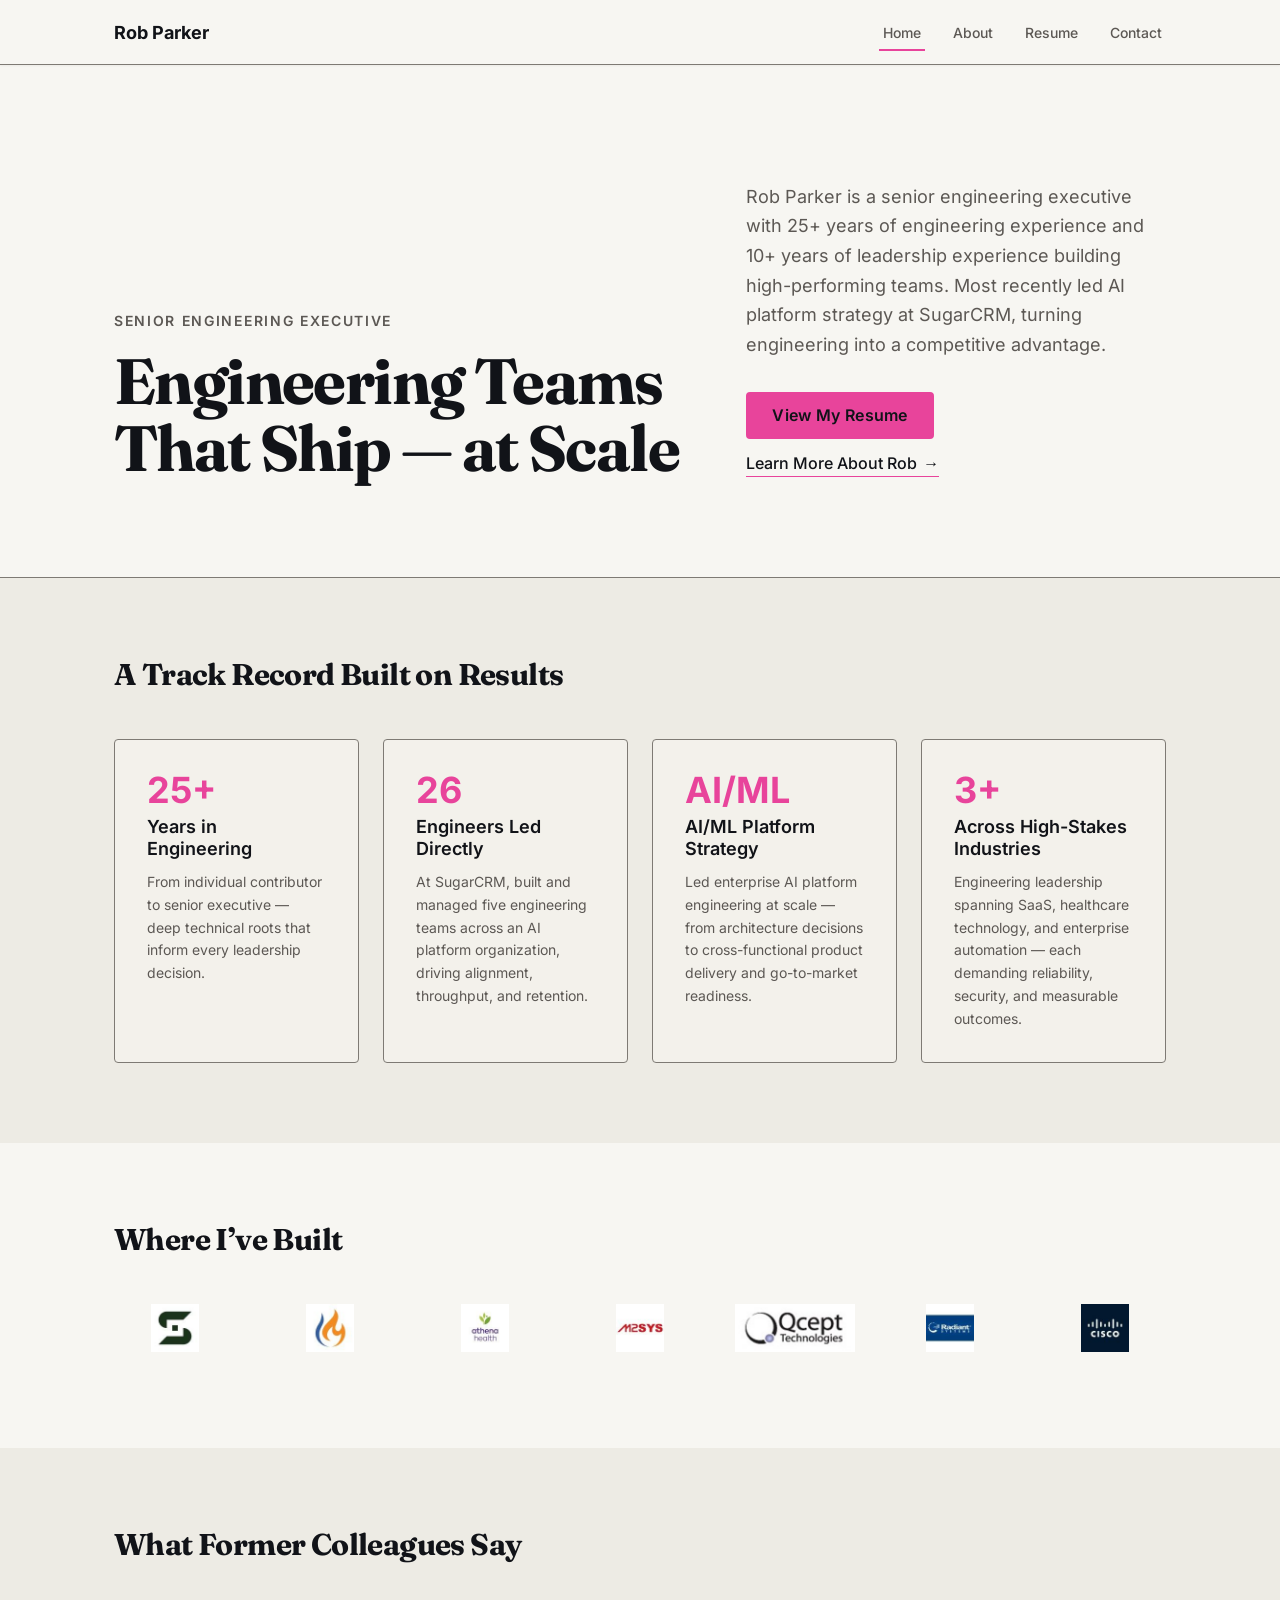
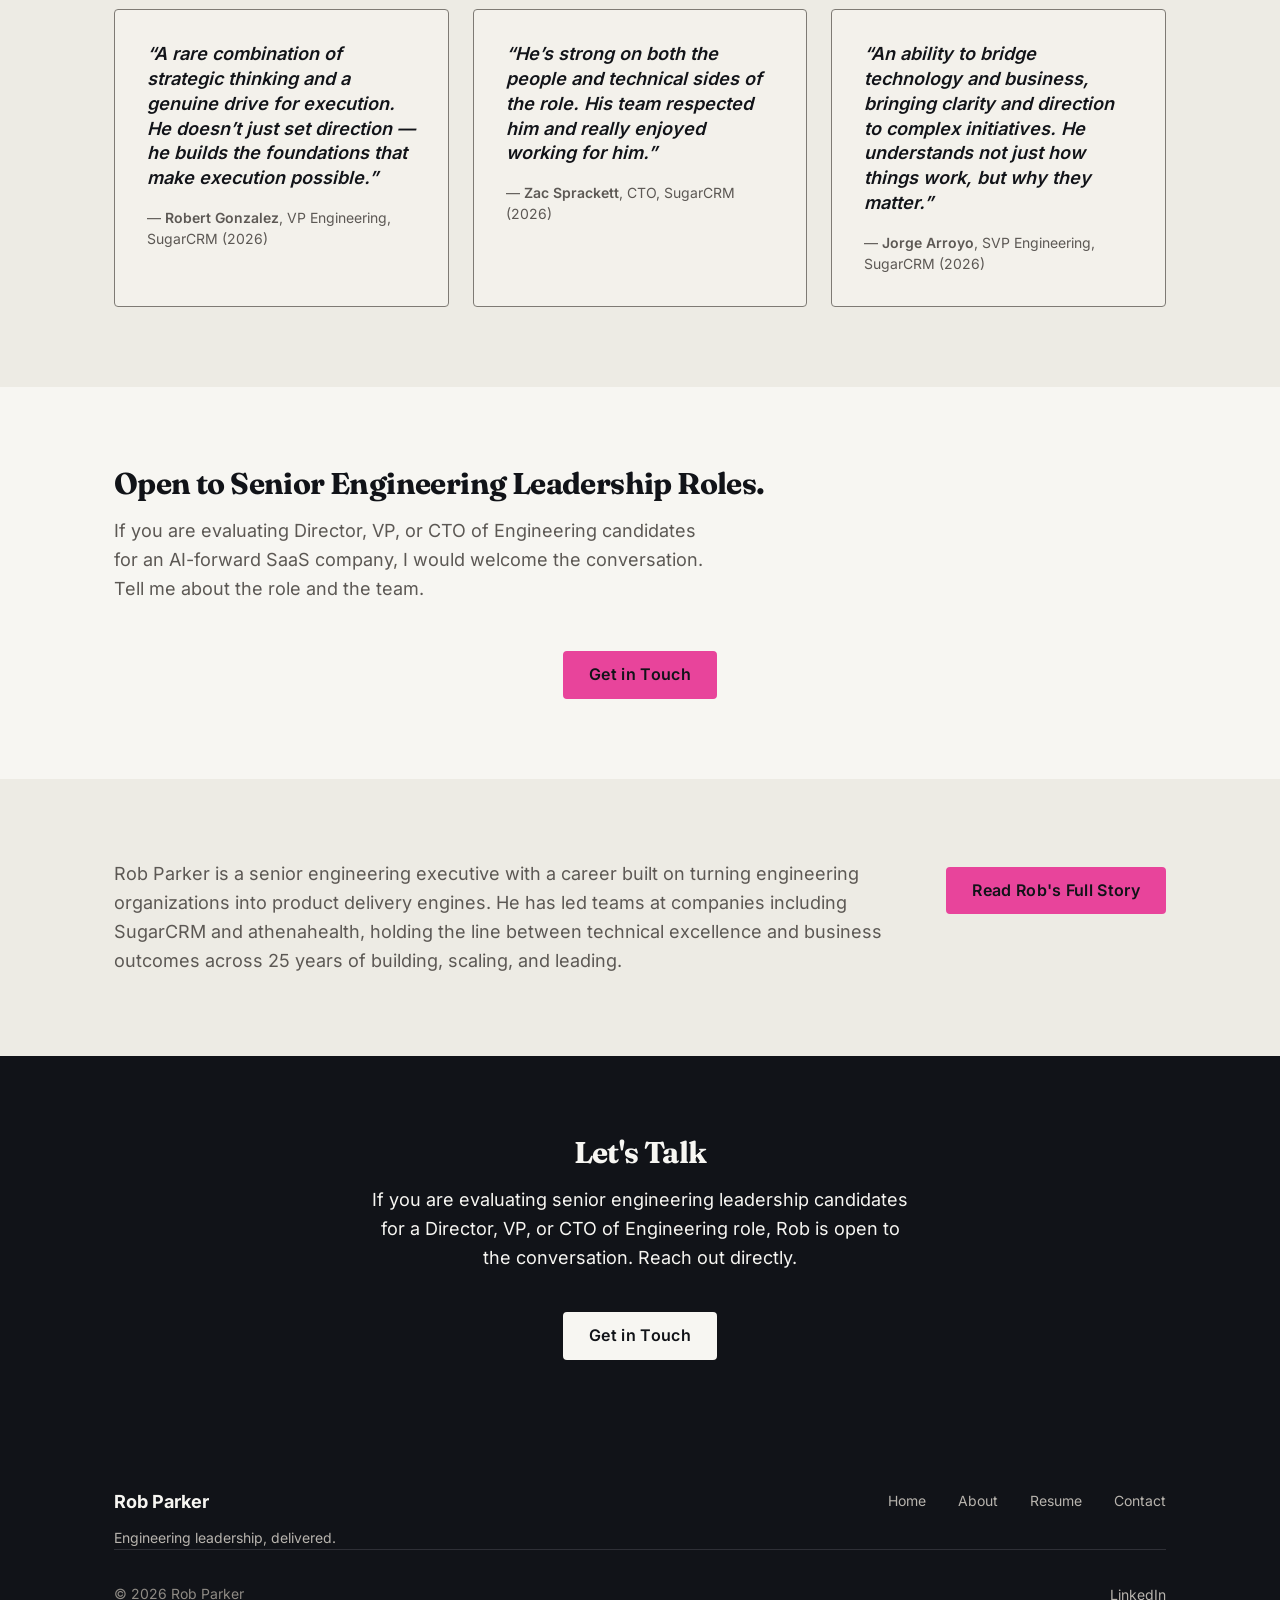
==== index.html @ 150a97d2 "[SPEC-012] R1+R2+R3 implementation — testimonials, logo strip, education line R1 (testimonials) — in" ====
<!DOCTYPE html>
<html lang="en">
<head>
    <meta charset="UTF-8">
    <meta name="viewport" content="width=device-width, initial-scale=1.0">

    <!-- SEO -->
    <title>Rob Parker — Senior Engineering Executive</title>
    <meta name="description" content="Rob Parker is a senior engineering executive with 25+ years of experience in AI/ML platform strategy, team leadership, and scaling engineering organizations.">

    <!-- Open Graph -->
    <!-- og:image intentionally omitted — no image assets exist yet (IG-1) -->
    <meta property="og:type" content="website">
    <meta property="og:url" content="https://www.robcparker.com/">
    <meta property="og:title" content="Rob Parker — Senior Engineering Executive">
    <meta property="og:description" content="Senior engineering leader with 25+ years of experience. AI/ML platform strategy, team scaling, and engineering leadership across SaaS, healthcare tech, and enterprise software.">

    <link rel="icon" href="/favicon.ico" sizes="any">
    <link rel="icon" type="image/svg+xml" href="/favicon.svg">
    <link rel="apple-touch-icon" href="/apple-touch-icon.png">
    <link rel="mask-icon" href="/safari-pinned-tab.svg" color="#111318">
    <link rel="manifest" href="/site.webmanifest">
    <meta name="theme-color" content="#111318">

    <!-- Preload body font (Inter). WHY: crossorigin required even for same-origin or the
         preload is discarded (IG-12). Fraunces intentionally not preloaded — display-only,
         font-display:swap handles FOUT acceptably. -->
    <link rel="preload" href="/fonts/inter-variable.woff2" as="font" type="font/woff2" crossorigin>

    <link rel="stylesheet" href="css/style.css">
</head>
<body>

    <!-- Skip to main content — accessibility -->
    <a href="#main-content" class="skip-link">Skip to main content</a>

    <!-- ================================================================
         HEADER / NAVIGATION
         ================================================================ -->
    <header class="site-header">
        <div class="container">
            <nav class="nav-inner" aria-label="Main navigation">
                <a href="index.html" class="nav-logo" aria-label="Rob Parker — home">Rob Parker</a>

                <!-- Hamburger toggle — hidden in CSS until .js-enabled is set by JS (IG-4) -->
                <button
                    class="nav-toggle"
                    aria-expanded="false"
                    aria-controls="nav-links"
                    aria-label="Toggle navigation menu"
                >
                    <span class="nav-toggle-icon" aria-hidden="true">
                        <span></span>
                        <span></span>
                        <span></span>
                    </span>
                </button>

                <!-- WHY: role="list" restores list semantics that Safari/VoiceOver
                     strips when list-style:none is applied -->
                <ul class="nav-links" id="nav-links" role="list">
                    <li><a href="index.html">Home</a></li>
                    <li><a href="about.html">About</a></li>
                    <li><a href="resume.html">Resume</a></li>
                    <li><a href="contact.html">Contact</a></li>
                </ul>
            </nav>
        </div>
    </header>

    <!-- ================================================================
         MAIN CONTENT
         ================================================================ -->
    <main id="main-content">

        <!-- HERO -->
        <!-- WHY: SPEC-008 R3.1 Concept A — two-column 58/42 bottom-aligned grid.
             Diverges from AP-3 centered-hero-with-stacked-dual-CTAs template. -->
        <section class="hero" aria-labelledby="hero-headline">
            <div class="container">
                <div class="hero-grid">
                    <div class="hero-headline-col">
                        <span class="hero-eyebrow">Senior Engineering Executive</span>
                        <h1 id="hero-headline">Engineering Teams That Ship&nbsp;— at Scale</h1>
                    </div>
                    <div class="hero-copy-col">
                        <p class="hero-subheadline">
                            Rob Parker is a senior engineering executive with 25+ years of engineering
                            experience and 10+ years of leadership experience building high-performing
                            teams. Most recently led AI platform strategy at SugarCRM, turning engineering
                            into a competitive advantage.
                        </p>
                        <div class="hero-cta-stack">
                            <a href="resume.html" class="btn btn-primary">View My Resume</a>
                            <a href="about.html" class="btn-textlink">Learn More About Rob <span class="arrow" aria-hidden="true">→</span></a>
                        </div>
                    </div>
                </div>
            </div>
        </section>

        <!-- EXPERIENCE HIGHLIGHTS -->
        <section class="section section-alt" aria-labelledby="highlights-heading">
            <div class="container">
                <div class="section-header">
                    <h2 id="highlights-heading">A Track Record Built on Results</h2>
                </div>
                <div class="highlights-grid">

                    <article class="highlight-card">
                        <div class="highlight-metric" role="img" aria-label="25 plus years">25+</div>
                        <h3 class="highlight-label">Years in Engineering</h3>
                        <p class="highlight-desc">
                            From individual contributor to senior executive — deep technical roots
                            that inform every leadership decision.
                        </p>
                    </article>

                    <article class="highlight-card">
                        <div class="highlight-metric" role="img" aria-label="26 engineers led directly">26</div>
                        <h3 class="highlight-label">Engineers Led Directly</h3>
                        <p class="highlight-desc">
                            At SugarCRM, built and managed five engineering teams across an AI
                            platform organization, driving alignment, throughput, and retention.
                        </p>
                    </article>

                    <article class="highlight-card">
                        <div class="highlight-metric" aria-hidden="true">AI/ML</div>
                        <h3 class="highlight-label">AI/ML Platform Strategy</h3>
                        <p class="highlight-desc">
                            Led enterprise AI platform engineering at scale — from architecture
                            decisions to cross-functional product delivery and go-to-market readiness.
                        </p>
                    </article>

                    <article class="highlight-card">
                        <div class="highlight-metric" role="img" aria-label="3 plus">3+</div>
                        <h3 class="highlight-label">Across High-Stakes Industries</h3>
                        <p class="highlight-desc">
                            Engineering leadership spanning SaaS, healthcare technology, and
                            enterprise automation — each demanding reliability, security, and
                            measurable outcomes.
                        </p>
                    </article>

                </div>
            </div>
        </section>

        <!-- LOGO STRIP — "Where I've Built" -->
        <section class="section" aria-labelledby="logos-heading">
            <div class="container">
                <h2 id="logos-heading" class="section-heading-standalone">Where I&rsquo;ve Built</h2>
                <!-- WHY: role="list" restores list semantics that Safari/VoiceOver
                     strip when list-style:none is applied (IG-5) -->
                <ul class="logos-strip" role="list">
                    <li><img src="images/logos/sugarcrm.jpg" alt="SugarCRM" width="100" height="100" class="logo-mono" loading="lazy"></li>
                    <li><img src="images/logos/salesfusion.jpg" alt="Salesfusion" width="100" height="100" class="logo-mono" loading="lazy"></li>
                    <li><img src="images/logos/athenahealth.jpg" alt="athenahealth" width="100" height="100" class="logo-mono" loading="lazy"></li>
                    <li><img src="images/logos/m2sys.jpg" alt="M2SYS" width="100" height="100" class="logo-mono" loading="lazy"></li>
                    <li><img src="images/logos/q-cept.jpg" alt="Q-Cept" width="250" height="100" class="logo-mono" loading="lazy"></li>
                    <li><img src="images/logos/radiant-systems.jpg" alt="Radiant Systems" width="100" height="100" class="logo-mono" loading="lazy"></li>
                    <li><img src="images/logos/cisco.jpg" alt="Cisco" width="100" height="100" class="logo-mono" loading="lazy"></li>
                </ul>
            </div>
        </section>

        <!-- TESTIMONIALS -->
        <section class="section section-alt" aria-labelledby="testimonials-heading">
            <div class="container">
                <div class="section-header">
                    <h2 id="testimonials-heading">What Former Colleagues Say</h2>
                </div>
                <div class="testimonials-grid">

                    <blockquote class="testimonial">
                        <p>&ldquo;A rare combination of strategic thinking and a genuine drive for execution. He doesn&rsquo;t just set direction &mdash; he builds the foundations that make execution possible.&rdquo;</p>
                        <footer>&mdash; <cite>Robert Gonzalez</cite>, VP Engineering, SugarCRM (2026)</footer>
                    </blockquote>

                    <blockquote class="testimonial">
                        <p>&ldquo;He&rsquo;s strong on both the people and technical sides of the role. His team respected him and really enjoyed working for him.&rdquo;</p>
                        <footer>&mdash; <cite>Zac Sprackett</cite>, CTO, SugarCRM (2026)</footer>
                    </blockquote>

                    <blockquote class="testimonial">
                        <p>&ldquo;An ability to bridge technology and business, bringing clarity and direction to complex initiatives. He understands not just how things work, but why they matter.&rdquo;</p>
                        <footer>&mdash; <cite>Jorge Arroyo</cite>, SVP Engineering, SugarCRM (2026)</footer>
                    </blockquote>

                </div>
            </div>
        </section>

        <!-- FULL-TIME ROLE CTA — replaces the deleted "How Rob Engages" section -->
        <section class="section" aria-labelledby="ft-cta-heading">
            <div class="container">
                <div class="section-header">
                    <h2 id="ft-cta-heading">Open to Senior Engineering Leadership Roles.</h2>
                    <p>If you are evaluating Director, VP, or CTO of Engineering candidates for an AI-forward SaaS company, I would welcome the conversation. Tell me about the role and the team.</p>
                </div>
                <div class="cta-actions">
                    <a href="contact.html" class="btn btn-primary">Get in Touch</a>
                </div>
            </div>
        </section>

        <!-- ABOUT TEASER -->
        <section class="section section-alt" aria-labelledby="about-teaser-heading">
            <div class="container">
                <h2 id="about-teaser-heading" class="visually-hidden">About Rob</h2>
                <div class="about-teaser">
                    <div class="about-teaser-text">
                        <p>
                            Rob Parker is a senior engineering executive with a career built on
                            turning engineering organizations into product delivery engines. He
                            has led teams at companies including SugarCRM and athenahealth, holding
                            the line between technical excellence and business outcomes across
                            25 years of building, scaling, and leading.
                        </p>
                    </div>
                    <div class="about-teaser-action">
                        <a href="about.html" class="btn btn-primary">Read Rob's Full Story</a>
                    </div>
                </div>
            </div>
        </section>

        <!-- CONTACT CTA -->
        <section class="section section-dark cta-section" aria-labelledby="cta-heading">
            <div class="container">
                <h2 id="cta-heading">Let's Talk</h2>
                <p>
                    If you are evaluating senior engineering leadership candidates for a
                    Director, VP, or CTO of Engineering role, Rob is open to the conversation.
                    Reach out directly.
                </p>
                <a href="contact.html" class="btn btn-white">Get in Touch</a>
            </div>
        </section>

    </main>

    <!-- ================================================================
         FOOTER
         ================================================================ -->
    <footer class="site-footer">
        <div class="container">
            <div class="footer-inner">
                <div class="footer-brand">
                    <a href="index.html" class="footer-logo">Rob Parker</a>
                    <p class="footer-tagline">Engineering leadership, delivered.</p>
                </div>

                <nav aria-label="Footer navigation">
                    <ul class="footer-nav" role="list">
                        <li><a href="index.html">Home</a></li>
                        <li><a href="about.html">About</a></li>
                        <li><a href="resume.html">Resume</a></li>
                        <li><a href="contact.html">Contact</a></li>
                    </ul>
                </nav>
            </div>

            <div class="footer-bottom">
                <!-- WHY (IG-5): Year hardcoded per architecture guidance — no dynamic JS needed -->
                <p class="footer-copyright">&copy; 2026 Rob Parker</p>
                <div class="footer-social">
                    <a
                        href="https://www.linkedin.com/in/robcparker/"
                        target="_blank"
                        rel="noopener noreferrer"
                        aria-label="Rob Parker on LinkedIn (opens in a new tab)"
                    >LinkedIn</a>
                </div>
            </div>
        </div>
    </footer>

    <!-- WHY (IG-2): defer used instead of async — defer preserves execution order
         and fires after DOM is parsed, which is what DOMContentLoaded listeners need. -->
    <script src="js/main.js" defer></script>
</body>
</html>
---- css/style.css ----
/* ==========================================================================
   RobCParker.com — Main Stylesheet
   Mobile-first, CSS custom properties, no external dependencies
   ========================================================================== */

/* ==========================================================================
   0. TYPOGRAPHY — @font-face (SPEC-008: self-hosted Fraunces + Inter)
   ========================================================================== */

/* WHY: fonts are self-hosted to eliminate the Google Fonts third-party
   dependency (per SPEC-008 A-5). Served from /fonts/ with long-lived
   immutable Cache-Control (_headers rule). font-display: swap prevents
   blocking the first paint — fallback serif/sans render immediately. */

@font-face {
    font-family: "Inter";
    src: url("/fonts/inter-variable.woff2") format("woff2-variations"),
         url("/fonts/inter-variable.woff2") format("woff2");
    font-weight: 100 900;
    font-style: normal;
    font-display: swap;
}

@font-face {
    font-family: "Fraunces";
    src: url("/fonts/fraunces-variable.woff2") format("woff2-variations"),
         url("/fonts/fraunces-variable.woff2") format("woff2");
    font-weight: 100 900;
    font-style: normal;
    font-display: swap;
}

/* ==========================================================================
   1. CUSTOM PROPERTIES (Design Tokens)
   ========================================================================== */

:root {
    /* Color Palette — SPEC-008 / SPEC-009 design system
       All text/background combinations verified against WCAG 2.1 via relative-luminance formula.

       On --color-cream (#F7F6F2) — page background:
         --color-charcoal (#111318) on --color-cream:                 17.2:1  — AAA
         --color-text-muted (#5C5854) on --color-cream:                6.54:1 — AA normal text
         --color-text-subtle (#8A8480) on --color-cream:               3.41:1 — AA large only
         --color-magenta-text (#A51D65) on --color-cream:              6.56:1 — AA normal text (inline links)
         --color-charcoal (#111318) on --color-magenta (#E8449B):      5.07:1 — AA (primary button label)
         --color-magenta (#E8449B) on --color-charcoal (#111318):      5.07:1 — AA (accent on dark)
         --color-magenta (#E8449B) on --color-cream:                   3.39:1 — AA large only (display/buttons/focus)
         --color-magenta-hover (#CC3A88) on --color-cream:             4.29:1 — AA large (button hover)
         --color-border-hairline (#7E7A74) on --color-cream:           3.95:1 — passes 1.4.11

       On --surface-color (#EDEBE4) — section-alt band (SPEC-009 R4, darkened from #F3F1EB):
         --color-charcoal on --surface-color:                         15.57:1 — AAA
         --color-text-muted on --surface-color:                        5.91:1 — AA normal text
         --color-text-subtle on --surface-color:                       3.09:1 — AA large only; NEAR FLOOR
         --color-magenta-text on --surface-color:                      5.94:1 — AA normal text
         --color-magenta on --surface-color:                           3.07:1 — AA large only; NEAR FLOOR
         --color-magenta-hover on --surface-color:                     3.89:1 — AA large
         --color-border-hairline (#7E7A74) on --surface-color:         3.58:1 — passes 1.4.11

       On --color-surface-elevated (#F3F1EB) — card surface (unchanged):
         --color-border-hairline (#7E7A74) on --color-surface-elevated: 3.78:1 — passes 1.4.11

       WHY: --color-cream (#F7F6F2) replaces pure white per SPEC-008 AP-2.
       WHY: Charcoal label on magenta button (5.07:1) is required — cream on magenta fails AA normal.
       WHY: --color-text-subtle and --color-magenta margins above 3:1 are narrow on --surface-color
            (0.09 and 0.07 respectively). Do not darken --surface-color further without re-verifying.
       WHY (SPEC-009 AG-1): --color-border-hairline darkened from #8E8A84 to #7E7A74 so hairlines
            pass WCAG 1.4.11 on the new --surface-color band. All three surfaces now compliant.
    */

    /* Core palette — SPEC-008 */
    --color-charcoal: #111318;
    --color-cream: #F7F6F2;
    --color-magenta: #E8449B;

    /* Derived text shades on cream */
    --color-text-primary: #111318;
    --color-text-muted: #5C5854;
    --color-text-subtle: #8A8480;

    /* Surfaces on cream */
    --color-surface-elevated: #F3F1EB;
    --color-border-hairline: #7E7A74;

    /* Magenta variants */
    --color-magenta-hover: #CC3A88;
    --color-magenta-muted: #F7BBDB;
    --color-magenta-text: #A51D65;

    /* Dark-surface derivatives (for text/borders on --color-charcoal) */
    --color-text-on-dark: #F7F6F2;
    --color-text-muted-on-dark: #B8B4AE;
    --color-text-subtle-on-dark: #8E8A84;
    --color-border-dark: #2E2F36;

    /* Legacy token aliases — preserved names, new values (R1 semantic layer).
       --primary-color, --secondary-color, --accent-color all removed (SPEC-008
       A-7 + SPEC-009 R2). Remaining aliases below are retained because their
       callsites have not yet been migrated to explicit tokens. */
    --text-color: #111318;
    --text-muted: #5C5854;
    --text-light: #F7F6F2;
    --background-color: #F7F6F2;
    --surface-color: #EDEBE4;
    --surface-dark: #111318;
    --border-color: #7E7A74;
    --text-muted-dark: #B8B4AE;
    --text-subtle-dark: #8E8A84;
    --text-on-dark: #F7F6F2;
    --border-dark: #2E2F36;

    /* Typography — SPEC-008: self-hosted Fraunces (display) + Inter (body) */
    --font-family-display: "Fraunces", Georgia, "Times New Roman", serif;
    --font-family-base: "Inter", -apple-system, BlinkMacSystemFont, "Segoe UI", Roboto,
        Oxygen, Ubuntu, Cantarell, "Helvetica Neue", sans-serif;
    --font-family-mono: ui-monospace, "SFMono-Regular", Consolas,
        "Liberation Mono", Menlo, monospace;

    --font-size-xs: 0.75rem;    /* 12px */
    --font-size-sm: 0.875rem;   /* 14px */
    --font-size-base: 1rem;     /* 16px */
    --font-size-lg: 1.125rem;   /* 18px */
    --font-size-xl: 1.25rem;    /* 20px */
    --font-size-2xl: 1.5rem;    /* 24px */
    --font-size-3xl: 1.875rem;  /* 30px */
    --font-size-4xl: 2.25rem;   /* 36px */
    --font-size-5xl: 3rem;      /* 48px */

    --font-weight-normal: 400;
    --font-weight-medium: 500;
    --font-weight-semibold: 600;
    --font-weight-bold: 700;

    --line-height-tight: 1.2;
    --line-height-snug: 1.375;
    --line-height-normal: 1.5;
    --line-height-relaxed: 1.625;

    /* Spacing Scale */
    --space-1: 0.25rem;   /* 4px */
    --space-2: 0.5rem;    /* 8px */
    --space-3: 0.75rem;   /* 12px */
    --space-4: 1rem;      /* 16px */
    --space-5: 1.25rem;   /* 20px */
    --space-6: 1.5rem;    /* 24px */
    --space-8: 2rem;      /* 32px */
    --space-10: 2.5rem;   /* 40px */
    --space-12: 3rem;     /* 48px */
    --space-16: 4rem;     /* 64px */
    --space-20: 5rem;     /* 80px */
    --space-24: 6rem;     /* 96px */

    /* Layout */
    --container-max-width: 1100px;
    --container-padding: var(--space-6);

    /* Borders */
    --border-radius-sm: 0.25rem;
    --border-radius: 0.5rem;
    --border-radius-lg: 0.75rem;
    --border-radius-xl: 1rem;

    /* Shadows */
    --shadow-sm: 0 1px 2px 0 rgb(0 0 0 / 0.05);
    --shadow: 0 1px 3px 0 rgb(0 0 0 / 0.1), 0 1px 2px -1px rgb(0 0 0 / 0.1);
    --shadow-md: 0 4px 6px -1px rgb(0 0 0 / 0.1), 0 2px 4px -2px rgb(0 0 0 / 0.1);
    --shadow-lg: 0 10px 15px -3px rgb(0 0 0 / 0.1), 0 4px 6px -4px rgb(0 0 0 / 0.1);

    /* Transitions */
    --transition-fast: 150ms ease;
    --transition-base: 200ms ease;
    --transition-slow: 300ms ease;
}

/* ==========================================================================
   2. CSS RESET / NORMALIZE
   ========================================================================== */

*,
*::before,
*::after {
    box-sizing: border-box;
    margin: 0;
    padding: 0;
}

html {
    scroll-behavior: smooth;
    -webkit-text-size-adjust: 100%;
}

body {
    font-family: var(--font-family-base);
    font-size: var(--font-size-base);
    font-weight: var(--font-weight-normal);
    line-height: var(--line-height-normal);
    color: var(--text-color);
    background-color: var(--background-color);
    -webkit-font-smoothing: antialiased;
    -moz-osx-font-smoothing: grayscale;
}

img,
picture,
svg {
    display: block;
    max-width: 100%;
}

input,
button,
textarea,
select {
    font: inherit;
}

p,
h1,
h2,
h3,
h4,
h5,
h6 {
    overflow-wrap: break-word;
}

ul,
ol {
    list-style: none;
}

a {
    color: var(--color-magenta-text);
    text-decoration: underline;
}

a:hover {
    color: var(--color-magenta-text);
}

/* ==========================================================================
   3. ACCESSIBILITY
   ========================================================================== */

/* Visually hidden — accessible to screen readers, invisible to sighted users.
   WHY: Preferred over aria-label on a section because it preserves a real
   DOM heading for screen reader navigation (landmark + heading = better UX). */
.visually-hidden {
    position: absolute;
    width: 1px;
    height: 1px;
    padding: 0;
    margin: -1px;
    overflow: hidden;
    clip: rect(0, 0, 0, 0);
    white-space: nowrap;
    border-width: 0;
}

/* Skip-to-content link — visually hidden until focused */
.skip-link {
    position: absolute;
    top: -100%;
    left: var(--space-4);
    z-index: 9999;
    padding: var(--space-3) var(--space-6);
    background-color: var(--color-magenta);
    color: var(--color-charcoal);
    font-weight: var(--font-weight-semibold);
    text-decoration: none;
    border-radius: var(--border-radius-sm);
    transition: top var(--transition-fast);
}

.skip-link:focus {
    top: var(--space-4);
}

/* WHY (SPEC-008 QA-B2): Use the canonical new token --color-magenta rather
   than the legacy --primary-color alias. Focus rings are WCAG-critical —
   aliasing risks silent breakage if the alias is ever remapped. */
:focus-visible {
    outline: 3px solid var(--color-magenta);
    outline-offset: 2px;
}

/* WHY: Sticky header (64px) would obscure skip-link target without offset */
#main-content {
    scroll-margin-top: 80px;
}

/* ==========================================================================
   4. LAYOUT — Container
   ========================================================================== */

.container {
    width: 100%;
    max-width: var(--container-max-width);
    margin-inline: auto;
    padding-inline: var(--container-padding);
}

/* ==========================================================================
   5. TYPOGRAPHY
   ========================================================================== */

h1, h2, h3, h4, h5, h6 {
    font-weight: var(--font-weight-bold);
    line-height: var(--line-height-tight);
    color: var(--text-color);
}

/* WHY: H1/H2 use Fraunces display serif per SPEC-008. H3–H6 stay in Inter
   (via body inheritance) — display serif at smaller sizes reduces legibility. */
h1, h2 {
    font-family: var(--font-family-display);
    letter-spacing: -0.02em;
}

h1 { font-size: var(--font-size-4xl); line-height: 1.05; }
h2 { font-size: var(--font-size-3xl); line-height: 1.1; }
h3 { font-size: var(--font-size-xl); }
h4 { font-size: var(--font-size-lg); }
h5 { font-size: var(--font-size-base); }
h6 { font-size: var(--font-size-sm); }

p {
    line-height: var(--line-height-relaxed);
    color: var(--text-muted);
}

/* ==========================================================================
   6. BUTTONS
   ========================================================================== */

.btn {
    padding: var(--space-3) var(--space-6);
    font-size: var(--font-size-base);
    font-weight: var(--font-weight-semibold);
    line-height: var(--line-height-tight);
    letter-spacing: 0.02em;
    text-decoration: none;
    /* WHY: R3.3 — sharp button corners (≤4px) diverge from pill/heavily-rounded
       template pattern (AP-5). */
    border-radius: var(--border-radius-sm);
    border: 2px solid transparent;
    cursor: pointer;
    transition: background-color var(--transition-base),
                color var(--transition-base),
                border-color var(--transition-base),
                box-shadow var(--transition-base);
    /* WHY: Minimum 44x44px touch target per WCAG 2.5.5 */
    min-height: 44px;
    display: inline-flex;
    align-items: center;
    justify-content: center;
}

/* WHY: btn-primary uses charcoal label (#111318 on #E8449B = 5.07:1 AA).
   Cream/white on magenta is 3.39:1 — fails AA normal text. See contrast
   verification block in :root. */
.btn-primary {
    background-color: var(--color-magenta);
    color: var(--color-charcoal);
    border-color: var(--color-magenta);
}

.btn-primary:hover {
    background-color: var(--color-magenta-hover);
    border-color: var(--color-magenta-hover);
    color: var(--color-charcoal);
}

/* WHY: Split 1 — text uses --color-magenta-text (AA normal, 6.56:1 on cream),
   border uses --color-magenta (decorative UI, passes 1.4.11). */
.btn-secondary {
    background-color: transparent;
    color: var(--color-magenta-text);
    border-color: var(--color-magenta);
}

.btn-secondary:hover {
    background-color: var(--color-magenta);
    color: var(--color-charcoal);
}

.btn-white {
    background-color: var(--color-cream);
    color: var(--color-charcoal);
    border-color: var(--color-cream);
}

.btn-white:hover {
    background-color: var(--color-surface-elevated);
    border-color: var(--color-surface-elevated);
    color: var(--color-charcoal);
}

.btn-outline-white {
    background-color: transparent;
    color: var(--color-text-on-dark);
    border-color: var(--color-text-on-dark);
}

.btn-outline-white:hover {
    background-color: var(--color-cream);
    color: var(--color-charcoal);
}

/* ==========================================================================
   7. NAVIGATION
   ========================================================================== */

.site-header {
    position: sticky;
    top: 0;
    z-index: 100;
    background-color: var(--background-color);
    border-bottom: 1px solid var(--border-color);
    box-shadow: var(--shadow-sm);
}

.nav-inner {
    display: flex;
    align-items: center;
    justify-content: space-between;
    height: 64px;
}

.nav-logo {
    font-size: var(--font-size-lg);
    font-weight: var(--font-weight-bold);
    color: var(--text-color);
    text-decoration: none;
    white-space: nowrap;
    flex-shrink: 0;
}

.nav-logo:hover {
    color: var(--color-magenta);
}

/* Navigation links — visible by default (no-JS baseline) */
.nav-links {
    display: flex;
    align-items: center;
    gap: var(--space-6);
}

.nav-links a {
    font-size: var(--font-size-sm);
    font-weight: var(--font-weight-medium);
    color: var(--text-muted);
    text-decoration: none;
    padding: var(--space-2) var(--space-1);
    border-bottom: 2px solid transparent;
    transition: color var(--transition-base), border-color var(--transition-base);
}

/* WHY: R3.5 — nav hover is underline-only, not a text color change.
   Active state gets magenta border-bottom; text color unchanged from default.
   Preserves main.js initActiveNav() behavior (class toggle only, no inline styles). */
.nav-links a:hover {
    border-bottom-color: var(--color-magenta);
}

.nav-links a.active {
    border-bottom-color: var(--color-magenta);
}

/* Hamburger button — hidden by default (no-JS baseline: plain list is shown)
   WHY (IG-4): The button only becomes visible when JS adds .js-enabled to body.
   Without JS, users see the full nav list — no broken toggle. */
.nav-toggle {
    display: none;
    align-items: center;
    justify-content: center;
    width: 44px;
    height: 44px;
    padding: var(--space-2);
    background: none;
    border: none;
    border-radius: var(--border-radius-sm);
    cursor: pointer;
    color: var(--text-color);
    transition: background-color var(--transition-fast);
}

.nav-toggle:hover {
    background-color: var(--surface-color);
}

.nav-toggle-icon {
    display: flex;
    flex-direction: column;
    gap: 5px;
    width: 22px;
}

.nav-toggle-icon span {
    display: block;
    height: 2px;
    width: 100%;
    background-color: currentColor;
    border-radius: 2px;
    transition: transform var(--transition-base), opacity var(--transition-base);
}

/* Hamburger → X animation when nav is open */
.nav-toggle[aria-expanded="true"] .nav-toggle-icon span:nth-child(1) {
    transform: translateY(7px) rotate(45deg);
}

.nav-toggle[aria-expanded="true"] .nav-toggle-icon span:nth-child(2) {
    opacity: 0;
}

.nav-toggle[aria-expanded="true"] .nav-toggle-icon span:nth-child(3) {
    transform: translateY(-7px) rotate(-45deg);
}

/* Mobile navigation — applied when .js-enabled is on body */
@media (max-width: 767px) {
    .js-enabled .nav-toggle {
        display: flex;
    }

    .js-enabled .nav-links {
        display: none;
        position: absolute;
        top: 64px;
        left: 0;
        right: 0;
        flex-direction: column;
        align-items: stretch;
        gap: 0;
        background-color: var(--background-color);
        border-bottom: 1px solid var(--border-color);
        box-shadow: var(--shadow-md);
        padding: var(--space-4) 0;
    }

    .js-enabled .nav-links.is-open {
        display: flex;
    }

    .js-enabled .nav-links a {
        padding: var(--space-4) var(--space-6);
        border-bottom: none;
        border-left: 3px solid transparent;
        font-size: var(--font-size-base);
    }

    .js-enabled .nav-links a:hover,
    .js-enabled .nav-links a.active {
        border-left-color: var(--color-magenta);
        background-color: var(--surface-color);
    }
}

/* ==========================================================================
   8. FOOTER
   ========================================================================== */

.site-footer {
    background-color: var(--surface-dark);
    color: var(--text-light);
    padding: var(--space-12) 0 var(--space-8);
}

.footer-inner {
    display: flex;
    flex-direction: column;
    gap: var(--space-8);
}

.footer-brand {
    display: flex;
    flex-direction: column;
    gap: var(--space-3);
}

.footer-logo {
    font-size: var(--font-size-lg);
    font-weight: var(--font-weight-bold);
    color: var(--text-light);
    text-decoration: none;
}

.footer-logo:hover {
    color: var(--color-magenta);
}

.footer-tagline {
    color: var(--text-muted-dark);
    font-size: var(--font-size-sm);
}

.footer-nav {
    display: flex;
    flex-wrap: wrap;
    gap: var(--space-4) var(--space-8);
}

.footer-nav a {
    color: var(--text-muted-dark);
    text-decoration: none;
    font-size: var(--font-size-sm);
    transition: color var(--transition-base);
}

.footer-nav a:hover {
    color: var(--text-light);
}

.footer-bottom {
    padding-top: var(--space-8);
    border-top: 1px solid var(--border-dark);
    display: flex;
    flex-wrap: wrap;
    align-items: center;
    justify-content: space-between;
    gap: var(--space-4);
}

.footer-copyright {
    color: var(--text-subtle-dark);
    font-size: var(--font-size-sm);
}

.footer-social a {
    color: var(--text-muted-dark);
    text-decoration: none;
    font-size: var(--font-size-sm);
    transition: color var(--transition-base);
}

.footer-social a:hover {
    color: var(--text-light);
}

/* ==========================================================================
   9. HERO SECTION — SPEC-008 Concept A (Two-Column Asymmetric)
   ========================================================================== */

/* WHY: R3.1 Concept A — cream hero with charcoal text, 12-col grid with
   58/42 asymmetric split, bottom-aligned. Diverges from AP-3 template
   centered-with-stacked-dual-CTAs pattern. */
.hero {
    background-color: var(--color-cream);
    color: var(--color-text-primary);
    padding: var(--space-20) 0 var(--space-16);
    border-bottom: 1px solid var(--color-border-hairline);
}

/* Legacy .hero-content wrapper retained for subpage compatibility (resume
   document-style header, about hero-profile variant). Single-column fallback
   when the Concept A grid markup is not applied. */
.hero-content {
    max-width: 860px;
}

.hero-grid {
    display: grid;
    grid-template-columns: repeat(12, 1fr);
    gap: var(--space-8);
    align-items: end;
    min-height: 320px;
}

.hero-headline-col {
    grid-column: 1 / 8;
    display: flex;
    flex-direction: column;
    justify-content: flex-end;
}

.hero-copy-col {
    grid-column: 8 / 13;
    display: flex;
    flex-direction: column;
    justify-content: flex-end;
    gap: var(--space-8);
    padding-bottom: 0.25rem;
}

/* WHY: AP-8 — eyebrow on cream is charcoal-muted at hairline weight,
   NOT magenta (magenta fails AA at small eyebrow scale and reads as
   color-block template accent). On dark surfaces (e.g. .cta-section),
   a separate eyebrow variant would use magenta. */
.hero-eyebrow {
    display: block;
    font-family: var(--font-family-base);
    font-size: var(--font-size-sm);
    font-weight: var(--font-weight-semibold);
    letter-spacing: 0.12em;
    text-transform: uppercase;
    color: var(--color-text-muted);
    margin-bottom: var(--space-4);
}

.hero h1 {
    color: var(--color-text-primary);
    font-family: var(--font-family-display);
    font-size: clamp(3rem, 5vw, 4.75rem);
    line-height: 1.05;
    letter-spacing: -0.025em;
    margin-bottom: 0;
}

.hero-subheadline {
    font-family: var(--font-family-base);
    font-size: var(--font-size-lg);
    line-height: 1.65;
    color: var(--color-text-muted);
    margin-bottom: 0;
    max-width: none;
}

/* Legacy horizontal CTA stack — preserved for subpage use during propagation */
.hero-actions {
    display: flex;
    flex-wrap: wrap;
    gap: var(--space-4);
}

/* Concept A: vertical CTA stack inside .hero-copy-col */
.hero-cta-stack {
    display: flex;
    flex-direction: column;
    align-items: flex-start;
    gap: var(--space-3);
}

/* Editorial text-link CTA variant (R3.3) — magenta underline + arrow glyph.
   Use for secondary hero CTAs and inline editorial affordances where a
   filled button would be visually heavy. */
.btn-textlink {
    display: inline-flex;
    align-items: center;
    gap: 0.375rem;
    font-family: var(--font-family-base);
    font-size: var(--font-size-base);
    font-weight: var(--font-weight-medium);
    color: var(--color-text-primary);
    text-decoration: none;
    border-bottom: 1px solid var(--color-magenta);
    padding-bottom: 1px;
    transition: color var(--transition-base);
}

.btn-textlink:hover {
    color: var(--color-magenta-text);
}

.btn-textlink:focus-visible {
    outline: 2px solid var(--color-magenta);
    outline-offset: 3px;
}

.btn-textlink .arrow {
    display: inline-block;
    transition: transform var(--transition-base);
}

.btn-textlink:hover .arrow {
    transform: translateX(3px);
}

/* Hero grid collapse at tablet + mobile */
@media (max-width: 1023px) {
    .hero-grid {
        grid-template-columns: 1fr 1fr;
        gap: var(--space-6);
    }
    .hero-headline-col { grid-column: 1 / 2; }
    .hero-copy-col { grid-column: 2 / 3; }
    .hero h1 {
        font-size: clamp(2.25rem, 4vw, 3.25rem);
    }
}

@media (max-width: 767px) {
    .hero {
        padding: var(--space-16) 0 var(--space-12);
    }
    .hero-grid {
        grid-template-columns: 1fr;
        min-height: 0;
    }
    .hero-headline-col,
    .hero-copy-col {
        grid-column: 1 / -1;
    }
    .hero h1 {
        font-size: 2.25rem;
    }
}

@media (max-width: 480px) {
    .hero h1 {
        font-size: 2rem;
    }
}

/* WHY (SPEC-009 R1): Contact hero uses a left-aligned single-column variant
   rather than the Concept A 58/42 grid. The page has no second-column content
   candidate (no photo, no CTA, no secondary block) — a grid here would produce
   an empty right column reading as a template slot. Left-aligned asymmetry on
   cream still carries SPEC-008 editorial language. Do not migrate to .hero-grid. */
.contact-page-hero .hero-content {
    max-width: 640px;
    margin-left: 0;      /* left-align, not centered */
    text-align: left;
}

/* ==========================================================================
   10. SECTION UTILITIES
   ========================================================================== */

.section {
    padding: var(--space-20) 0;
}

.section-alt {
    background-color: var(--surface-color);
}

/* WHY (SPEC-009 R3 / AG-3): .section-rule-top — hairline rule above a section
   in lieu of alternating band treatment. Used on document-dense pages (resume)
   where editorial dividers read better than band alternation per SPEC-008 R3.4. */
.section-rule-top {
    border-top: 1px solid var(--color-border-hairline);
}

.section-dark {
    background-color: var(--surface-dark);
    color: var(--text-light);
}

.section-header {
    margin-bottom: var(--space-12);
}

.section-header h2 {
    margin-bottom: var(--space-4);
}

.section-header p {
    font-size: var(--font-size-lg);
    max-width: 600px;
}

.section-dark .section-header h2 {
    color: var(--text-light);
}

/* ==========================================================================
   11. EXPERIENCE HIGHLIGHTS (Metrics-style cards)
   ========================================================================== */

.highlights-grid {
    display: grid;
    grid-template-columns: 1fr;
    gap: var(--space-6);
}

/* WHY: R3.2 — thin-hairline border on tinted elevated surface; no drop-shadow
   (AP-4 diverge from template SaaS card grammar). */
.highlight-card {
    padding: var(--space-8);
    background-color: var(--color-surface-elevated);
    border-radius: var(--border-radius-sm);
    border: 1px solid var(--color-border-hairline);
}

.highlight-metric {
    font-size: var(--font-size-4xl);
    font-weight: var(--font-weight-bold);
    color: var(--color-magenta);
    line-height: 1;
    margin-bottom: var(--space-2);
}

.highlight-label {
    font-size: var(--font-size-lg);
    font-weight: var(--font-weight-semibold);
    color: var(--text-color);
    margin-bottom: var(--space-3);
}

.highlight-desc {
    font-size: var(--font-size-sm);
    line-height: var(--line-height-relaxed);
    color: var(--text-muted);
}

/* ==========================================================================
   12. SERVICE CARDS
   ========================================================================== */

.services-grid {
    display: grid;
    grid-template-columns: 1fr;
    gap: var(--space-6);
}

/* WHY: R3.2 — thin-hairline border on tinted elevated surface; no drop-shadow.
   Hover affordance preserved via border-color darken + translateY lift
   (AG-2 option b). Applies to .engagement-card via composition (SPEC-005 AG-1). */
.service-card {
    display: flex;
    flex-direction: column;
    padding: var(--space-8);
    background-color: var(--color-surface-elevated);
    border-radius: var(--border-radius-sm);
    border: 1px solid var(--color-border-hairline);
    transition: border-color var(--transition-base), transform var(--transition-base);
}

.service-card:hover {
    border-color: var(--color-charcoal);
    transform: translateY(-2px);
}

.service-card h3 {
    font-size: var(--font-size-xl);
    margin-bottom: var(--space-4);
    color: var(--text-color);
}

.service-card p {
    flex: 1;
    margin-bottom: var(--space-8);
}

/* ==========================================================================
   12a. ENGAGEMENT CARDS (SPEC-005)
   ========================================================================== */

/* WHY: .engagement-card is a composition on .service-card, not a fork (SPEC-005 AG-1).
   Base card chrome — padding, background, border-radius, border, shadow, hover lift —
   is inherited from .service-card. This block defines only sub-element styles specific
   to the engagement card (description spacing, meta list). Do not duplicate base chrome
   here; any visual identity change to the card shell should be made on .service-card. */

/* WHY: descendant selector (specificity 0,2,0) is required to override
   .service-card p { flex: 1; margin-bottom: var(--space-8); } (specificity 0,1,1),
   which exists to push the service-card CTA button to the card footer. Engagement
   cards have no footer CTA — without this neutralization, the description paragraph
   would stretch and leave trailing whitespace before the meta dl. */
.engagement-card .engagement-card-desc {
    flex: initial;
    margin-bottom: var(--space-6);
}

.engagement-card-meta {
    margin-top: auto;
    border-top: 1px solid var(--border-color);
    padding-top: var(--space-5);
}

.engagement-card-meta dt {
    font-size: var(--font-size-xs);
    font-weight: var(--font-weight-bold);
    color: var(--text-muted);
    text-transform: uppercase;
    letter-spacing: 0.07em;
    margin-top: var(--space-4);
    margin-bottom: var(--space-1);
}

.engagement-card-meta dt:first-child {
    margin-top: 0;
}

.engagement-card-meta dd {
    font-size: var(--font-size-sm);
    color: var(--text-color);
    line-height: var(--line-height-relaxed);
    margin-left: 0;
}

/* ==========================================================================
   12b. ENGAGEMENTS GRID (SPEC-005)
   ========================================================================== */

/* WHY: .engagements-grid is a new modifier separate from .services-grid (SPEC-005 IG-4).
   .services-grid must not be altered — it controls the home-page 2-up layout. This grid
   adds a third column breakpoint at 1024px to accommodate 5 engagement cards cleanly
   (3+2 trailing row at desktop is intentional and visually acceptable). */
.engagements-grid {
    display: grid;
    grid-template-columns: 1fr;
    gap: var(--space-6);
}

/* ==========================================================================
   12c. PROCESS STEPS — Lighter counter-list variant (SPEC-005)
   ========================================================================== */

/* WHY: .process-steps is the lighter variant of the CSS-counter numbered-list
   pattern established in .ai-framework-list (SPEC-005 AG-5). The counter and
   ::before pseudo-element are reused, but the heavy card chrome (background,
   border, box treatment) is omitted — this section is a simple intake process,
   not a feature showcase, and heavy chrome would read as overselling. Steps stack
   vertically at all breakpoints for consistent reading order and a11y. */
.process-steps {
    counter-reset: step-counter;
    list-style: none;
    margin: 0;
    padding: 0;
    display: flex;
    flex-direction: column;
    gap: 0;
}

.process-steps li {
    counter-increment: step-counter;
    display: flex;
    align-items: flex-start;
    gap: var(--space-6);
    padding: var(--space-6) 0;
    border-bottom: 1px solid var(--border-color);
}

.process-steps li:last-child {
    border-bottom: none;
}

/* WHY: ::before renders the step number in magenta for visual emphasis but
   without the filled-circle chrome used in .ai-framework-list — keeping visual
   weight lighter per AG-5. Post-SPEC-008 both contexts use --color-magenta;
   weight distinction is delivered by geometry (filled circle vs bare numeral),
   not by color. aria-hidden is not needed here; the <ol> element provides
   ordering semantics and the counter is decorative reinforcement. */
.process-steps li::before {
    content: counter(step-counter);
    flex-shrink: 0;
    width: 2.5rem;
    height: 2.5rem;
    color: var(--color-magenta);
    font-size: var(--font-size-2xl);
    font-weight: var(--font-weight-bold);
    line-height: 1;
    display: flex;
    align-items: center;
    justify-content: center;
    margin-top: 2px;
}

.process-steps li h3 {
    font-size: var(--font-size-lg);
    font-weight: var(--font-weight-semibold);
    color: var(--text-color);
    margin-bottom: var(--space-2);
}

.process-steps li p {
    font-size: var(--font-size-base);
    color: var(--text-muted);
    line-height: var(--line-height-relaxed);
    margin-bottom: 0;
}

.process-steps-body {
    flex: 1;
}

/* ==========================================================================
   13. ABOUT TEASER
   ========================================================================== */

.about-teaser {
    display: flex;
    flex-direction: column;
    gap: var(--space-6);
}

.about-teaser p {
    font-size: var(--font-size-lg);
    line-height: var(--line-height-relaxed);
}

/* ==========================================================================
   14. CONTACT CTA SECTION
   ========================================================================== */

.cta-section {
    text-align: center;
    padding: var(--space-20) 0;
}

.cta-section h2 {
    color: var(--text-light);
    font-size: var(--font-size-3xl);
    margin-bottom: var(--space-4);
}

.cta-section p {
    color: var(--text-on-dark);
    font-size: var(--font-size-lg);
    max-width: 540px;
    margin-inline: auto;
    margin-bottom: var(--space-10);
}

/* ==========================================================================
   15. ABOUT PAGE — Hero Profile Variant
   ========================================================================== */

/* WHY (SPEC-009 R1 IG-3): .hero-profile .hero-content flex rules deleted —
   about.html migrated to .hero-grid (AG-2 Option A); .hero-content no longer
   exists inside .hero-profile. .hero-profile-photo retained below — the photo
   element is present in the new .hero-headline-col structure. */

/* WHY (SPEC-009 R1 AG-2): margin-bottom formerly inherited from the deleted
   .hero-profile .hero-content flex gap. Now explicit — spacing between the
   photo and the eyebrow/H1 that follow it inside .hero-headline-col. */
.hero-profile-photo {
    flex-shrink: 0;
    margin-bottom: var(--space-6);
}

/* WHY (I-1): Both width and height are explicit here; the HTML width/height
   attributes (400x400) convey the image's intrinsic aspect ratio for CLS,
   while the CSS pixel values control rendered display size. Do not change
   to a single dimension without updating CLS reasoning.
   WHY (I-5): background-color reserves a visible placeholder circle while
   the JPEG downloads — prevents a brief "hole" in the hero.
   WHY (SPEC-008 CR-1): Hero background is now cream, not charcoal. Border is
   a hairline (AP-4 forbids drop-shadows), placeholder tint is the elevated
   cream surface so it blends rather than flashing dark on load. */
.hero-profile-photo img {
    width: 160px;
    height: 160px;
    border-radius: 50%;
    object-fit: cover;
    border: 1px solid var(--color-border-hairline);
    background-color: var(--color-surface-elevated);
}

/* WHY (SPEC-009 R1 IG-3): .hero-profile-text rules deleted — no .hero-profile-text
   element remains after the about.html markup migration to .hero-grid. Color and
   typography for the about hero now fall through to base .hero h1, .hero-subheadline,
   and .hero-eyebrow rules, which carry the correct SPEC-008 tokens. */

/* ==========================================================================
   15b. ABOUT PAGE — Leadership Philosophy
   ========================================================================== */

.philosophy-quote {
    border-left: 4px solid var(--color-magenta);
    padding: var(--space-6) var(--space-8);
    margin-bottom: var(--space-10);
    background-color: var(--surface-color);
    border-radius: 0 var(--border-radius) var(--border-radius) 0;
}

.philosophy-quote blockquote p {
    font-size: var(--font-size-xl);
    font-weight: var(--font-weight-semibold);
    line-height: var(--line-height-snug);
    color: var(--text-color);
    font-style: italic;
    margin-bottom: var(--space-3);
}

.philosophy-quote blockquote footer {
    font-size: var(--font-size-sm);
    color: var(--text-muted);
    font-style: normal;
}

.philosophy-quote blockquote cite {
    font-style: normal;
    font-weight: var(--font-weight-semibold);
}

.philosophy-body p {
    font-size: var(--font-size-base);
    line-height: var(--line-height-relaxed);
    color: var(--text-muted);
    margin-bottom: var(--space-6);
}

.philosophy-body p:last-child {
    margin-bottom: 0;
}

/* ==========================================================================
   15c. ABOUT PAGE — AI Adoption Framework
   ========================================================================== */

.ai-framework-intro p {
    font-size: var(--font-size-lg);
    line-height: var(--line-height-relaxed);
    color: var(--text-muted);
    margin-bottom: var(--space-6);
}

/* WHY (IG-7): Stepped list uses CSS counter and additive left-border visual.
   All text lives in DOM — no content: injection — so screen readers read
   the actual tier names and descriptions directly. */
.ai-framework-list {
    counter-reset: tier-counter;
    list-style: none;
    margin: var(--space-10) 0;
    display: flex;
    flex-direction: column;
    gap: var(--space-4);
}

/* WHY (SPEC-008 R3.2 / QA N-2): Sharp card treatment — hairline border on
   elevated surface, no large radius, no shadow. */
.ai-framework-list li {
    counter-increment: tier-counter;
    display: flex;
    align-items: flex-start;
    gap: var(--space-5);
    padding: var(--space-6);
    background-color: var(--color-surface-elevated);
    border-radius: var(--border-radius-sm);
    border: 1px solid var(--color-border-hairline);
}

/* WHY (I-3): CSS counter renders tier number visually. Since the <ol> already
   provides ordering semantics, screen readers may announce the number twice
   (native <ol> ordering + ::before content). Trade-off accepted: the stepped
   circle is part of the visual identity for this section. The counter number
   is decorative reinforcement, not primary content — tier names and descriptions
   live in DOM text. */
.ai-framework-list li::before {
    content: counter(tier-counter);
    flex-shrink: 0;
    width: 2rem;
    height: 2rem;
    background-color: var(--color-magenta);
    color: var(--color-charcoal);
    font-size: var(--font-size-sm);
    font-weight: var(--font-weight-bold);
    border-radius: 50%;
    display: flex;
    align-items: center;
    justify-content: center;
    margin-top: 2px;
}

.ai-framework-tier-name {
    font-weight: var(--font-weight-semibold);
    color: var(--text-color);
    font-size: var(--font-size-base);
    display: block;
    margin-bottom: var(--space-1);
}

.ai-framework-tier-desc {
    color: var(--text-muted);
    font-size: var(--font-size-sm);
    line-height: var(--line-height-relaxed);
}

.ai-framework-outcome {
    display: flex;
    align-items: center;
    gap: var(--space-6);
    padding: var(--space-6) var(--space-8);
    background-color: var(--color-magenta);
    border-radius: var(--border-radius-lg);
    margin: var(--space-6) 0;
    flex-wrap: wrap;
}

.ai-framework-outcome .highlight-metric {
    color: var(--color-charcoal);
    margin-bottom: 0;
}

.ai-framework-outcome-text {
    flex: 1;
}

.ai-framework-outcome-text p {
    color: var(--color-charcoal);
    font-size: var(--font-size-sm);
    line-height: var(--line-height-relaxed);
    margin-bottom: 0;
}

.ai-framework-tools {
    font-size: var(--font-size-sm);
    color: var(--text-muted);
    margin-bottom: var(--space-6);
}

.ai-framework-tools strong {
    color: var(--text-color);
}

.ai-framework-supporting p {
    font-size: var(--font-size-base);
    line-height: var(--line-height-relaxed);
    color: var(--text-muted);
    margin-bottom: var(--space-4);
}

/* ==========================================================================
   15d. ABOUT PAGE — Off the Clock
   ========================================================================== */

.off-the-clock p {
    font-size: var(--font-size-lg);
    line-height: var(--line-height-relaxed);
    color: var(--text-muted);
    max-width: 700px;
}

/* WHY (I-6): body-link modifier — subtler than default primary-color link.
   Inline links inside body copy should feel integrated, not prominent.
   Still keyboard-accessible and meets WCAG AA (text-color on surface-color). */
.body-link {
    color: var(--text-color);
    text-decoration: underline;
    text-decoration-color: var(--border-color);
    text-underline-offset: 0.2em;
    transition: text-decoration-color var(--transition-base), color var(--transition-base);
}

.body-link:hover {
    color: var(--color-magenta-text);
    text-decoration-color: var(--color-magenta-text);
}

/* ==========================================================================
   15e. ABOUT PAGE — CTA actions (dual button)
   ========================================================================== */

.cta-actions {
    display: flex;
    flex-wrap: wrap;
    gap: var(--space-4);
    justify-content: center;
}

/* ==========================================================================
   15f. SECTION HEADING — Standalone (no descriptor below)
   ========================================================================== */

/* WHY (S-3): Used for sections with only an H2 and no descriptor paragraph.
   Avoids the extra margin-bottom that .section-header would add. */
.section-heading-standalone {
    margin-bottom: var(--space-8);
}

/* ==========================================================================
   15g. RESUME PAGE — Header
   ========================================================================== */

/* WHY (IG-1): New .resume-header component — document-style page, not hero-style.
   No photo, no dark background. Intentionally distinct from .hero-profile. */
.resume-header-section {
    padding-bottom: var(--space-12);
    border-bottom: 1px solid var(--border-color);
}

.resume-header {
    display: flex;
    flex-direction: column;
    gap: var(--space-6);
}

.resume-header-identity h1 {
    font-size: var(--font-size-3xl);
    margin-bottom: var(--space-3);
    color: var(--text-color);
}

.resume-positioning {
    font-size: var(--font-size-base);
    color: var(--text-muted);
    line-height: var(--line-height-snug);
    margin-bottom: 0;
}

.resume-header-contact {
    display: flex;
    flex-wrap: wrap;
    gap: var(--space-2) var(--space-6);
    align-items: center;
}

.resume-contact-item {
    font-size: var(--font-size-sm);
    color: var(--text-muted);
}

a.resume-contact-item {
    text-decoration: underline;
    text-decoration-color: var(--border-color);
    text-underline-offset: 0.2em;
    transition: text-decoration-color var(--transition-base), color var(--transition-base);
}

a.resume-contact-item:hover {
    color: var(--color-magenta-text);
    text-decoration-color: var(--color-magenta-text);
}

/* ==========================================================================
   15h. RESUME PAGE — Summary
   ========================================================================== */

.resume-summary p {
    font-size: var(--font-size-base);
    line-height: var(--line-height-relaxed);
    color: var(--text-muted);
    max-width: 860px;
}

/* ==========================================================================
   15i. RESUME PAGE — Experience Roles
   ========================================================================== */

/* WHY (IG-3): .resume-role is a document-dense component. No card shadow or
   border-radius — this is a resume, not a marketing card. Subtle bottom
   separator between roles provides rhythm without introducing card weight. */
.resume-role {
    padding-bottom: var(--space-12);
    margin-bottom: var(--space-12);
    border-bottom: 1px solid var(--border-color);
}

.resume-role--last {
    border-bottom: none;
    margin-bottom: 0;
    padding-bottom: 0;
}

.resume-role-header {
    margin-bottom: var(--space-6);
}

.resume-role-title {
    font-size: var(--font-size-xl);
    font-weight: var(--font-weight-bold);
    color: var(--text-color);
    margin-bottom: var(--space-1);
    line-height: var(--line-height-snug);
}

.resume-role-company {
    display: block;
    font-size: var(--font-size-base);
    font-weight: var(--font-weight-semibold);
    /* WHY: --text-color (not --primary-color) — primary-color reads as a link to
       sighted users, especially adjacent to the hyperlinked header contacts. Semibold
       weight alone carries enough visual hierarchy. SPEC-003 I-3. */
    color: var(--text-color);
    margin-bottom: var(--space-1);
}

.resume-role-meta {
    display: block;
    font-size: var(--font-size-sm);
    color: var(--text-muted);
}

.resume-role-bullets {
    /* WHY: disc markers intentionally retained here (overriding the site-wide
       list-style:none convention). Resume bullets are traditional document markers —
       recruiters expect them. Other visually-stripped lists restore semantics via
       role="list"; this list doesn't need that workaround because markers are visible. */
    list-style: disc;
    padding-left: var(--space-6);
    display: flex;
    flex-direction: column;
    gap: var(--space-3);
}

.resume-role-bullets li {
    font-size: var(--font-size-sm);
    line-height: var(--line-height-relaxed);
    color: var(--text-muted);
}

/* ==========================================================================
   15j. RESUME PAGE — Metric Callouts (Senior Director role only)
   ========================================================================== */

/* WHY (IG-4): .resume-metrics is a 3-up flex strip placed between the role
   header and the bullet list. Color is --color-magenta, unified with the
   home-page .highlight-metric treatment post-SPEC-008 (A-7 Split 3) — the
   old blue-family micro-distinction had no semantic value in the new palette. */
.resume-metrics {
    display: flex;
    gap: var(--space-6);
    flex-wrap: wrap;
    margin-bottom: var(--space-8);
    padding: var(--space-6) var(--space-8);
    background-color: var(--surface-color);
    border-radius: var(--border-radius-lg);
    border: 1px solid var(--border-color);
}

.resume-metric {
    display: flex;
    flex-direction: column;
    align-items: flex-start;
    gap: var(--space-1);
    flex: 1;
    min-width: 120px;
}

.resume-metric-number {
    font-size: var(--font-size-4xl);
    font-weight: var(--font-weight-bold);
    color: var(--color-magenta);
    line-height: 1;
}

.resume-metric-label {
    font-size: var(--font-size-xs);
    font-weight: var(--font-weight-medium);
    color: var(--text-muted);
    line-height: var(--line-height-snug);
    text-transform: uppercase;
    letter-spacing: 0.04em;
}

/* ==========================================================================
   15k. RESUME PAGE — Earlier Experience
   ========================================================================== */

/* WHY (IG-5): compact text rows, no card styling. Each <li> is a strong
   company/title line followed by a one-sentence descriptor. */
.resume-earlier {
    display: flex;
    flex-direction: column;
    gap: var(--space-6);
}

.resume-earlier li {
    display: flex;
    flex-direction: column;
    gap: var(--space-1);
}

.resume-earlier li strong {
    font-size: var(--font-size-sm);
    font-weight: var(--font-weight-semibold);
    color: var(--text-color);
    line-height: var(--line-height-snug);
}

.resume-earlier li span {
    font-size: var(--font-size-sm);
    color: var(--text-muted);
    line-height: var(--line-height-relaxed);
}

/* ==========================================================================
   15l. RESUME PAGE — Education
   ========================================================================== */

.resume-education {
    display: flex;
    flex-direction: column;
    gap: var(--space-4);
}

.resume-education li {
    font-size: var(--font-size-base);
    color: var(--text-muted);
    line-height: var(--line-height-snug);
}

.resume-education li strong {
    color: var(--text-color);
    font-weight: var(--font-weight-semibold);
}

/* ==========================================================================
   15m. RESUME PAGE — Skills
   ========================================================================== */

/* WHY (IG-6): Semantic <dl> with <dt>/<dd> pairs. A wrapper <div> per group
   allows two-column grid layout on desktop without sacrificing <dl> semantics
   — <div> children of <dl> are valid HTML and preserve <dt>/<dd> association. */
.resume-skills {
    display: grid;
    grid-template-columns: 1fr;
    gap: var(--space-6);
}

.resume-skills-group {
    padding: var(--space-5) var(--space-6);
    background-color: var(--background-color);
    border: 1px solid var(--border-color);
    border-radius: var(--border-radius);
}

.resume-skills dt {
    font-size: var(--font-size-sm);
    font-weight: var(--font-weight-bold);
    color: var(--text-color);
    text-transform: uppercase;
    letter-spacing: 0.05em;
    margin-bottom: var(--space-3);
}

.resume-skills dd {
    font-size: var(--font-size-sm);
    color: var(--text-muted);
    line-height: var(--line-height-relaxed);
}

/* ==========================================================================
   15. PLACEHOLDER PAGE
   ========================================================================== */

.placeholder-content {
    padding: var(--space-24) 0;
    text-align: center;
}

.placeholder-content h1 {
    margin-bottom: var(--space-4);
}

.placeholder-content p {
    font-size: var(--font-size-lg);
    color: var(--text-muted);
    margin-bottom: var(--space-8);
}

/* ==========================================================================
   16. RESPONSIVE — Tablet / Desktop (>= 768px)
   ========================================================================== */

@media (min-width: 768px) {
    h1 { font-size: var(--font-size-4xl); }
    h2 { font-size: var(--font-size-3xl); }

    .hero {
        padding: var(--space-24) 0;
    }

    .hero-profile-photo img {
        width: 200px;
        height: 200px;
    }

    .ai-framework-list {
        gap: var(--space-5);
    }

    .highlights-grid {
        grid-template-columns: repeat(2, 1fr);
    }

    .services-grid {
        grid-template-columns: repeat(2, 1fr);
    }

    .engagements-grid {
        grid-template-columns: repeat(2, 1fr);
    }

    .about-teaser {
        flex-direction: row;
        align-items: flex-start;
        gap: var(--space-12);
    }

    .about-teaser-text {
        flex: 1;
    }

    .about-teaser-action {
        flex-shrink: 0;
        padding-top: var(--space-2);
    }

    .footer-inner {
        flex-direction: row;
        justify-content: space-between;
        align-items: flex-start;
    }

    .footer-brand {
        max-width: 280px;
    }

    /* Resume — tablet/desktop enhancements */
    .resume-header {
        flex-direction: row;
        align-items: flex-start;
        justify-content: space-between;
        flex-wrap: wrap;
        gap: var(--space-4);
    }

    .resume-header-identity {
        flex: 1;
        min-width: 280px;
    }

    .resume-header-contact {
        flex-direction: column;
        align-items: flex-end;
        gap: var(--space-2);
    }

    .resume-header-download {
        align-self: flex-start;
    }

    .resume-header-identity h1 {
        font-size: var(--font-size-4xl);
    }

    .resume-metrics {
        flex-wrap: nowrap;
    }

    .resume-skills {
        grid-template-columns: repeat(2, 1fr);
    }
}

/* ==========================================================================
   17. RESPONSIVE — Large Desktop (>= 1024px)
   ========================================================================== */

@media (min-width: 1024px) {
    .highlights-grid {
        grid-template-columns: repeat(4, 1fr);
    }

    .engagements-grid {
        grid-template-columns: repeat(3, 1fr);
    }
}

/* ==========================================================================
   18. RESPONSIVE — Small Mobile (<= 480px)
   ========================================================================== */

@media (max-width: 480px) {
    :root {
        --container-padding: var(--space-4);
    }

    .hero {
        padding: var(--space-16) 0;
    }

    .hero-subheadline {
        font-size: var(--font-size-base);
    }

    .section {
        padding: var(--space-16) 0;
    }

    .cta-section {
        padding: var(--space-16) 0;
    }

    /* WHY: Ensure stacked CTAs are full-width on very small screens for easy tapping */
    .hero-actions {
        flex-direction: column;
    }

    .hero-actions .btn {
        width: 100%;
        text-align: center;
    }

    /* WHY (WARN 2.7): Match hero-actions pattern — bottom CTA buttons stack
       full-width on narrow screens for consistent tap targets */
    .cta-actions {
        flex-direction: column;
    }

    .cta-actions .btn {
        width: 100%;
        text-align: center;
    }

    /* Resume — small mobile: download button full-width, metrics stacked */
    .resume-download-btn {
        width: 100%;
        text-align: center;
    }

    .resume-metrics {
        flex-direction: column;
        gap: var(--space-5);
    }

    /* WHY: at <=480px each callout is a horizontal row (number + label) rather than
       stacking label under number. Three vertically-stacked 3xl-size numbers would
       waste significant screen height; the number is visually dominant enough at
       row-layout without extra size. The 4rem min-width locks labels into an aligned
       column. SPEC-003 I-4. */
    .resume-metric {
        flex-direction: row;
        align-items: center;
        gap: var(--space-4);
        min-width: unset;
    }

    .resume-metric-number {
        font-size: var(--font-size-3xl);
        min-width: 4rem;
    }
}

/* ==========================================================================
   19. PRINT STYLESHEET — Resume page
   ========================================================================== */

/* WHY (IG-9): Print rules scoped inside a single @media print block appended
   to the main stylesheet — no separate print.css file needed at this scale.
   WHY (IG-9): URL expansion is targeted (mailto: and linkedin.com only), not
   global a[href], to avoid printing internal nav URLs unnecessarily. */
@media print {
    /* Page geometry */
    @page {
        margin: 1in;
    }

    /* WHY: Scoped print reset rather than a universal `*` selector.
       A wholesale `* !important` reset strips color/border intent from every element
       in the DOM, making future print-only styles painful to reason about. This
       version targets only what we actually want neutralized (body text, accent
       backgrounds on alt sections and metric/skill groups, and shadows). SPEC-003 I-2. */
    body {
        color: #000000;
        background-color: #ffffff;
    }

    .section-alt,
    .resume-metrics,
    .resume-skills-group {
        background-color: #ffffff !important;
    }

    .resume-role,
    .resume-metrics,
    .resume-skills-group {
        box-shadow: none !important;
    }

    /* Hide chrome that doesn't belong in print */
    .site-header,
    .site-footer,
    .cta-section,
    .skip-link,
    .resume-download-btn {
        display: none !important;
    }

    /* Strip accent color from metric callout numbers — keep number, drop color */
    .resume-metric-number {
        color: #000000 !important;
    }

    /* Show email and LinkedIn URLs inline — targeted selectors only */
    a[href^="mailto:"]::after {
        content: " (" attr(href) ")";
        font-size: 0.75em;
        color: #444444 !important;
    }

    a[href*="linkedin.com"]::after {
        content: " (" attr(href) ")";
        font-size: 0.75em;
        color: #444444 !important;
    }

    /* Prevent awkward mid-entry page breaks */
    .resume-role {
        page-break-inside: avoid;
    }

    .resume-earlier > li {
        page-break-inside: avoid;
    }

    /* WHY: prevent H2 orphans at the bottom of a printed page — keep the section
       heading attached to its following content. `break-after` is the modern alias
       kept alongside the legacy `page-break-after` for broader engine support.
       SPEC-003 I-5. */
    h2 {
        page-break-after: avoid;
        break-after: avoid;
    }

    /* Keep body readable at print size */
    body {
        font-size: 11pt;
        line-height: 1.4;
    }
}

/* ==========================================================================
   20. CONTACT PAGE — Form Primitives & Layout (SPEC-004)
   ========================================================================== */

/* Page-level layout: form column + alt-channels aside, side-by-side on desktop
   WHY: .contact-page scopes all contact-specific rules so they cannot leak
   to other pages that also use .section, .container, or .hero. */
.contact-page .contact-layout {
    display: flex;
    flex-direction: column;
    gap: var(--space-12);
    align-items: flex-start;
}

/* Form column — comfortable reading width on desktop */
.contact-form-column {
    width: 100%;
    max-width: 560px;
}

/* ==========================================================================
   20a. FORM PRIMITIVES
   ========================================================================== */

/* Individual field wrapper — label + input + error in a vertical stack */
.form-field {
    display: flex;
    flex-direction: column;
    gap: var(--space-2);
    margin-bottom: var(--space-6);
}

.form-label {
    font-size: var(--font-size-sm);
    font-weight: var(--font-weight-semibold);
    color: var(--text-color);
    line-height: var(--line-height-snug);
}

.form-input,
.form-textarea {
    width: 100%;
    padding: var(--space-3) var(--space-4);
    font-size: var(--font-size-base);
    line-height: var(--line-height-normal);
    color: var(--text-color);
    background-color: var(--background-color);
    border: 1px solid var(--border-color);
    border-radius: var(--border-radius);
    box-shadow: var(--shadow-sm);
    transition: border-color var(--transition-base), box-shadow var(--transition-base);
    /* WHY: Minimum 44px height matches WCAG 2.5.5 touch target for inputs */
    min-height: 44px;
}

.form-input:focus,
.form-textarea:focus {
    outline: none;
    border-color: var(--color-magenta);
    box-shadow: 0 0 0 3px rgb(232 68 155 / 0.15);
}

/* WHY: aria-invalid="true" provides a magenta border as a redundant visual cue
   for validation errors — color alone is not sufficient (WCAG 1.4.1), but
   the inline error text already satisfies that; the border reinforces it.
   WHY (SPEC-008 R3.6 / QA-B1): Magenta is the sole accent and error-signal
   color in the SPEC-008 palette — there is no separate red. */
.form-input[aria-invalid="true"],
.form-textarea[aria-invalid="true"] {
    border-color: var(--color-magenta);
    box-shadow: 0 0 0 3px rgb(232 68 155 / 0.15);
}

.form-textarea {
    resize: vertical;
    /* WHY: Prevent horizontal resize which would break the column layout */
    min-height: 140px;
}

/* Inline validation error message */
.form-error {
    font-size: var(--font-size-sm);
    color: var(--color-magenta-text);
    line-height: var(--line-height-snug);
    /* WHY: The element is hidden via the `hidden` HTML attribute (toggled by JS),
       not via CSS display:none, so AT always queries the live DOM correctly.
       WHY (SPEC-008 R3.6): --color-magenta-text (#A51D65) is the AA-compliant
       inline-text magenta on cream (6.56:1); base --color-magenta fails AA at
       small text sizes and must not be used for body-level copy. */
}

/* ==========================================================================
   20b. FORM STATUS (generic error / Turnstile load-failure messages)
   ========================================================================== */

/* WHY: .form-status is rendered empty at page-load so the browser registers
   the aria-live region before any content is injected. The visible styles
   only kick in when the JS populates it (the empty state is invisible). */
.form-status {
    /* Empty state — invisible but in the DOM */
    margin-bottom: 0;
    border-radius: var(--border-radius);
    font-size: var(--font-size-sm);
    line-height: var(--line-height-relaxed);
}

.form-status:not(:empty) {
    padding: var(--space-4) var(--space-5);
    margin-bottom: var(--space-6);
}

/* WHY (SPEC-008 Arch Gate AG-3): Banner-level error/warning palette retains
   red (`#dc2626` family) and yellow (`#fffbeb` family) as a semantic layer
   OUTSIDE the SPEC-008 identity system. Magenta applies only to the
   inline-level `.form-input[aria-invalid]` border + `.form-error` text, per
   R3.6. This banner is a form-submit failure surface — red signals "blocked"
   more unambiguously than the brand magenta and avoids accent-as-alarm
   conflation. Do not migrate these to magenta without reopening AG-3. */
.form-status--error:not(:empty) {
    background-color: #fef2f2;
    border: 1px solid #fecaca;
    color: #991b1b;
}

.form-status--error a {
    color: #991b1b;
    font-weight: var(--font-weight-semibold);
}

/* WHY (SPEC-008 AG-3 / SPEC-009 R6): Warning banner retains amber palette as a
   semantic layer OUTSIDE the SPEC-008 identity system — identical reasoning to
   the `.form-status--error` AG-3 retention above. Yellow signals "caution/degraded"
   at banner scale more unambiguously than brand magenta and avoids accent-as-alarm
   conflation. Do not migrate to magenta without reopening AG-3. */
.form-status--warning:not(:empty) {
    background-color: #fffbeb;
    border: 1px solid #fde68a;
    color: #92400e;
}

.form-status--warning a {
    color: #92400e;
    font-weight: var(--font-weight-semibold);
}

/* ==========================================================================
   20c. HONEYPOT — off-screen, not display:none (IG-7)
   ========================================================================== */

/* WHY: position:absolute off-screen (not display:none or visibility:hidden) —
   naive bots detect and skip fields that are invisible via CSS display/visibility
   properties. Off-screen positioning keeps the field in the normal DOM flow
   for bots while aria-hidden="true" and tabindex="-1" exclude it from real
   user interactions. */
.honeypot-field {
    position: absolute;
    left: -10000px;
    width: 1px;
    height: 1px;
    overflow: hidden;
}

/* ==========================================================================
   20d. TURNSTILE WIDGET SLOT (IG-5)
   ========================================================================== */

/* WHY: min-height reserves the widget's space before the Turnstile iframe
   loads, preventing cumulative layout shift (CLS). width:300px matches the
   widget's natural render width; max-width:100% ensures it shrinks on narrow
   viewports (320px) instead of triggering horizontal scroll (S-6). */
.turnstile-slot {
    min-height: 65px;
    width: 300px;
    max-width: 100%;
    margin-bottom: var(--space-6);
}

/* ==========================================================================
   20e. SUBMIT BUTTON
   ========================================================================== */

.contact-submit-btn {
    margin-bottom: var(--space-4);
}

.contact-submit-btn:disabled {
    opacity: 0.55;
    cursor: not-allowed;
    pointer-events: none;
}

/* ==========================================================================
   20f. PRIVACY NOTE
   ========================================================================== */

.form-privacy-note {
    font-size: var(--font-size-xs);
    color: var(--text-muted);
    line-height: var(--line-height-relaxed);
    margin-top: var(--space-2);
}

.form-privacy-note a {
    color: var(--text-muted);
}

.form-privacy-note a:hover {
    color: var(--color-magenta-text);
}

/* ==========================================================================
   20g. SUCCESS STATE
   ========================================================================== */

/* WHY: .success-state replaces the form element entirely (not just hides it)
   so the heading prominence and visual treatment signal clearly that the form
   interaction is complete, not paused. */
/* WHY (SPEC-008 R3.2 / QA N-7): Sharp corners + canonical magenta token for
   the left accent. Radius reduced from --border-radius-lg to --border-radius-sm
   to conform to the card grammar. */
.success-state {
    max-width: 560px;
    padding: var(--space-10) var(--space-8);
    background-color: var(--color-surface-elevated);
    border: 1px solid var(--color-border-hairline);
    border-left: 4px solid var(--color-magenta);
    border-radius: var(--border-radius-sm);
}

.success-heading {
    font-size: var(--font-size-2xl);
    font-weight: var(--font-weight-bold);
    color: var(--text-color);
    margin-bottom: var(--space-4);
    line-height: var(--line-height-tight);
}

/* WHY: outline:none on success-state because it receives programmatic focus
   (focus() in JS) not user-initiated focus — visible ring would be confusing. */
.success-state:focus {
    outline: none;
}

.success-body {
    font-size: var(--font-size-base);
    color: var(--text-muted);
    line-height: var(--line-height-relaxed);
    margin-bottom: var(--space-6);
}

.success-nudge {
    font-size: var(--font-size-sm);
    color: var(--text-muted);
    line-height: var(--line-height-relaxed);
    margin-bottom: var(--space-6);
}

/* ==========================================================================
   20h. ALTERNATE CHANNELS
   ========================================================================== */

.alt-channels {
    width: 100%;
}

.alt-channels-heading {
    font-size: var(--font-size-xl);
    font-weight: var(--font-weight-bold);
    color: var(--text-color);
    margin-bottom: var(--space-6);
    line-height: var(--line-height-tight);
}

.alt-channels-list {
    display: flex;
    flex-direction: column;
    gap: var(--space-5);
}

/* WHY (SPEC-008 R3.2 / QA N-3): Hairline on elevated cream, sharp corners,
   no shadow per AP-4. Drop-shadow card grammar is retired site-wide. */
.alt-channel-item {
    display: flex;
    flex-direction: column;
    gap: var(--space-1);
    padding: var(--space-5) var(--space-6);
    background-color: var(--color-surface-elevated);
    border: 1px solid var(--color-border-hairline);
    border-radius: var(--border-radius-sm);
}

.alt-channel-label {
    font-size: var(--font-size-xs);
    font-weight: var(--font-weight-semibold);
    text-transform: uppercase;
    letter-spacing: 0.06em;
    color: var(--text-muted);
}

.alt-channel-link {
    font-size: var(--font-size-base);
    font-weight: var(--font-weight-medium);
    color: var(--color-magenta-text);
    text-decoration: none;
    transition: color var(--transition-base);
}

.alt-channel-link:hover {
    color: var(--color-magenta-text);
    text-decoration: underline;
}

/* Email container and its decoded anchor share the same visual style as .alt-channel-link */
.alt-channel-email-container {
    font-size: var(--font-size-base);
    font-weight: var(--font-weight-medium);
}

.alt-channel-email-container a {
    color: var(--color-magenta-text);
    text-decoration: none;
    transition: color var(--transition-base);
}

.alt-channel-email-container a:hover {
    color: var(--color-magenta-text);
    text-decoration: underline;
}

.alt-channel-email-fallback {
    color: var(--text-muted);
    font-style: italic;
}

/* ==========================================================================
   20i. CONTACT PAGE — Responsive (768px desktop)
   ========================================================================== */

@media (min-width: 768px) {
    .contact-page .contact-layout {
        flex-direction: row;
        align-items: flex-start;
        gap: var(--space-16);
    }

    .contact-form-column {
        flex: 0 0 560px;
        max-width: 560px;
    }

    .alt-channels {
        flex: 1;
        max-width: 320px;
    }

    /* Side-by-side alt-channel items on desktop */
    .alt-channels-list {
        flex-direction: column;
        gap: var(--space-4);
    }
}

/* ==========================================================================
   20j. CONTACT PAGE — Responsive (480px small mobile)
   ========================================================================== */

@media (max-width: 480px) {
    .contact-form-column {
        max-width: 100%;
    }

    .success-state {
        padding: var(--space-6) var(--space-5);
    }

    .alt-channel-item {
        padding: var(--space-4) var(--space-5);
    }
}

/* ==========================================================================
   21. REDUCED-MOTION OVERRIDES
   ========================================================================== */

/* WHY (SPEC-008 NFR accessibility / QA N-5): The redesign introduced hover
   transitions on .btn-textlink arrow glide, .service-card / .highlight-card
   translateY lift, and nav underline fade-in. WCAG 2.3.3 (AAA) plus the spec
   require that any motion introduced have an instant-state fallback under
   `prefers-reduced-motion: reduce`. Blanket-neutralizing transitions is the
   simplest correct approach for a site this small — we do not rely on
   transition completion for any state correctness. */
@media (prefers-reduced-motion: reduce) {
    *,
    *::before,
    *::after {
        animation-duration: 0.001ms !important;
        animation-iteration-count: 1 !important;
        transition-duration: 0.001ms !important;
        scroll-behavior: auto !important;
    }

    .btn-textlink:hover .arrow {
        transform: none;
    }

    .highlight-card:hover,
    .service-card:hover {
        transform: none;
    }
}

/* ==========================================================================
   22. SPEC-012 — TESTIMONIALS GRID (Home, .section-alt band)
   WHY: New primitive (.testimonials-grid + .testimonial), not an extension of
   .philosophy-quote — that pattern is full-width single-quote with magenta-left
   border; testimonials are a multi-card grid (IG-6).
   ========================================================================== */

.testimonials-grid {
    display: grid;
    grid-template-columns: 1fr;
    gap: var(--space-6);
}

@media (min-width: 768px) {
    .testimonials-grid {
        grid-template-columns: repeat(2, 1fr);
    }
}

@media (min-width: 1024px) {
    .testimonials-grid {
        grid-template-columns: repeat(3, 1fr);
    }
}

/* WHY (IG-13): card chrome mirrors .highlight-card token-by-token (no class
   extension because <blockquote> is the root, not <article>). */
.testimonial {
    background-color: var(--color-surface-elevated);
    border: 1px solid var(--color-border-hairline);
    border-radius: var(--border-radius-sm);
    padding: var(--space-8);
    margin: 0;
}

.testimonial p {
    font-size: var(--font-size-lg);
    font-weight: var(--font-weight-semibold);
    line-height: var(--line-height-snug);
    color: var(--text-color);
    font-style: italic;
    margin-bottom: var(--space-4);
}

.testimonial footer {
    font-size: var(--font-size-sm);
    color: var(--text-muted);
    font-style: normal;
}

/* WHY (IG-3): extends the .philosophy-quote blockquote cite precedent at
   style.css:1176 — speaker name renders as semibold, normal-style. */
.testimonial cite {
    font-style: normal;
    font-weight: var(--font-weight-semibold);
}

/* ==========================================================================
   23. SPEC-012 — LOGO STRIP (Home, cream .section band)
   WHY: .logo-mono is a SIZING-ONLY placeholder class in SPEC-012 (Option A
   ships color JPEGs as-is). Future "logo-strip polish" follow-on spec will
   add monochrome treatment to .logo-mono without changing the markup. CSS
   filter: grayscale was rejected because the seven JPEG sources have
   inconsistent baked-in backgrounds (Cisco/SugarCRM/Radiant Systems are dark-fill;
   athenahealth/M2SYS/Salesfusion are white-fill) — no filter combination
   produces a unified strip from these sources (IG-11 / SPEC-012 AG-2).
   ========================================================================== */

.logos-strip {
    display: flex;
    flex-wrap: wrap;
    align-items: center;
    justify-content: center;
    gap: var(--space-8) var(--space-10);
    padding: var(--space-4) 0;
    list-style: none;
    margin: 0;
}

.logos-strip li {
    display: flex;
    align-items: center;
    justify-content: center;
    flex: 0 0 auto;
}

.logos-strip img {
    max-height: 48px;
    width: auto;
    object-fit: contain;
}

.logo-mono {
    /* Sizing-only — no monochrome treatment in SPEC-012. */
}

/* Tablet (768px–1023px): row reflows to ~4 per row */
@media (min-width: 768px) and (max-width: 1023px) {
    .logos-strip {
        gap: var(--space-6) var(--space-8);
    }
    .logos-strip li {
        flex-basis: calc(25% - var(--space-8));
        max-width: 160px;
    }
}

/* Desktop (≥1024px): all 7 logos in a single row */
@media (min-width: 1024px) {
    .logos-strip {
        flex-wrap: nowrap;
        justify-content: space-between;
        gap: var(--space-8);
    }
    .logos-strip li {
        flex: 1 1 0;
        max-width: 140px;
    }
    .logos-strip img {
        max-width: 100%;
    }
}
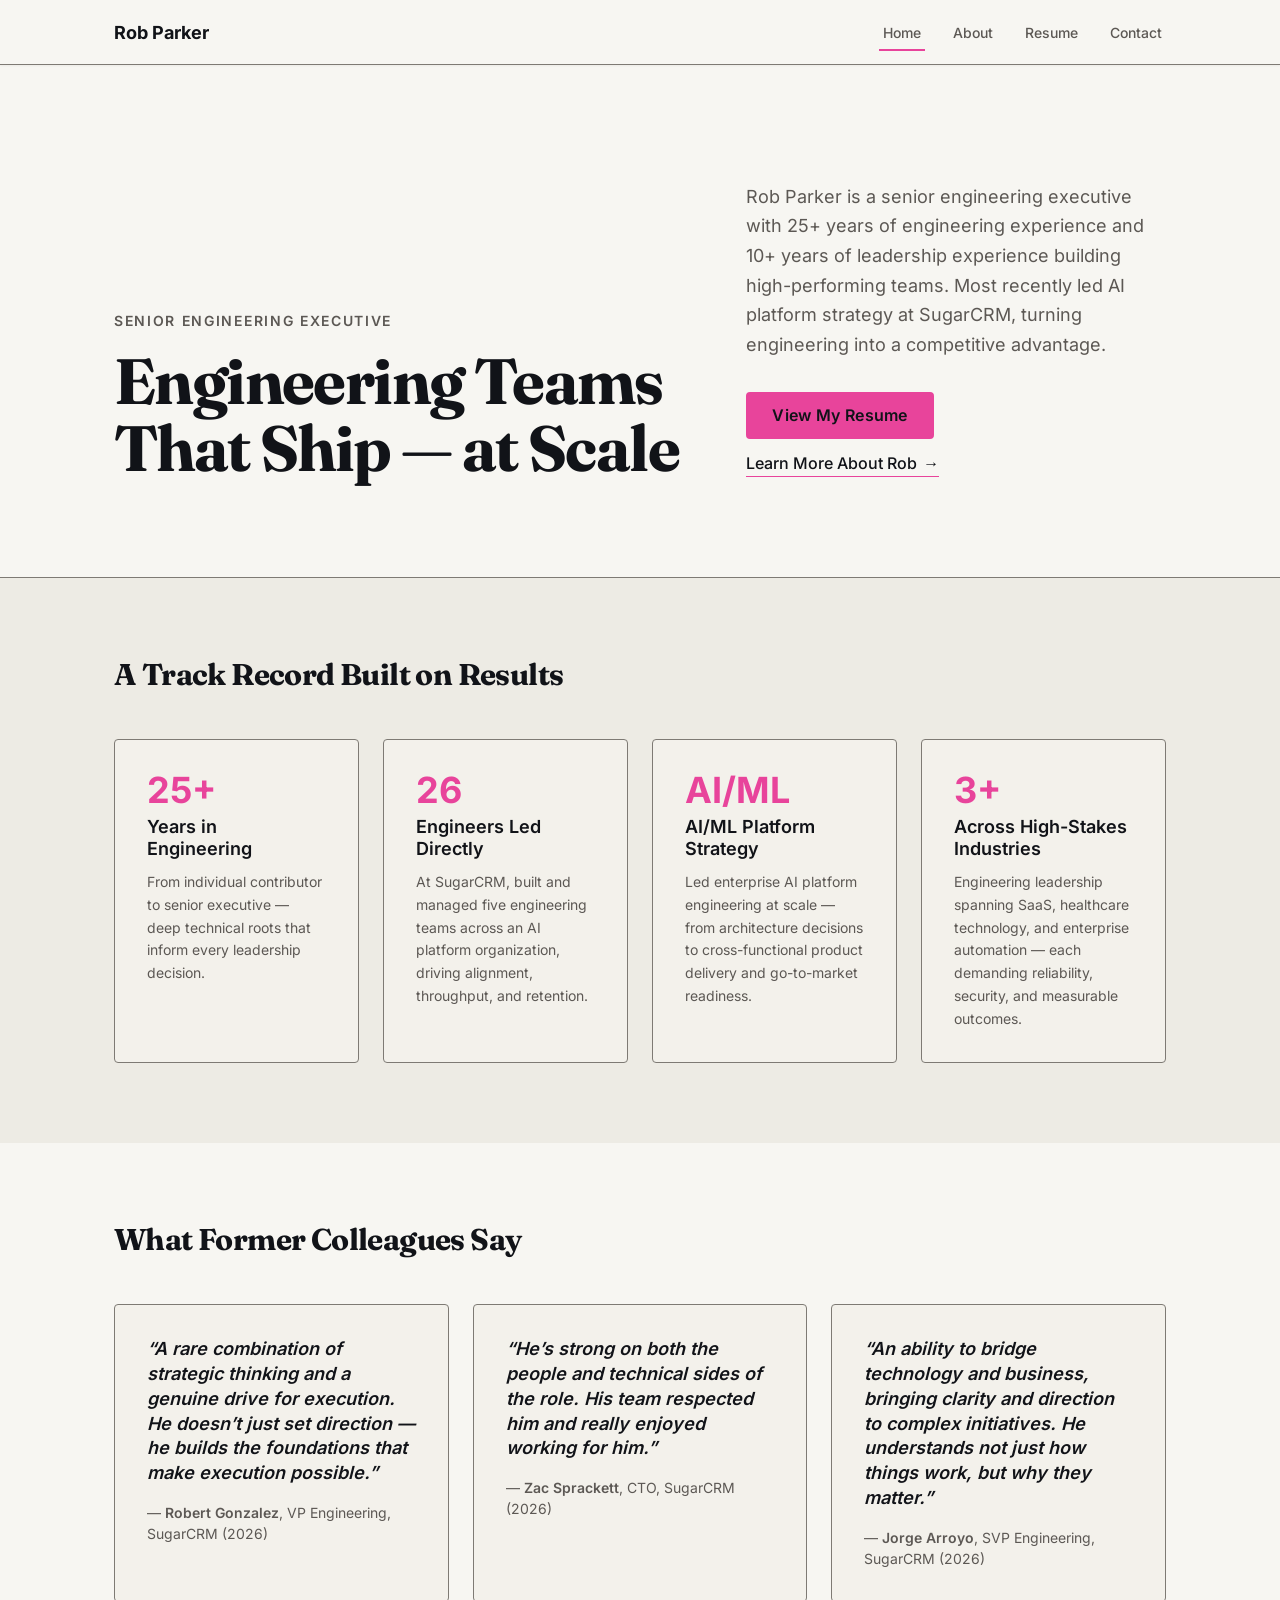
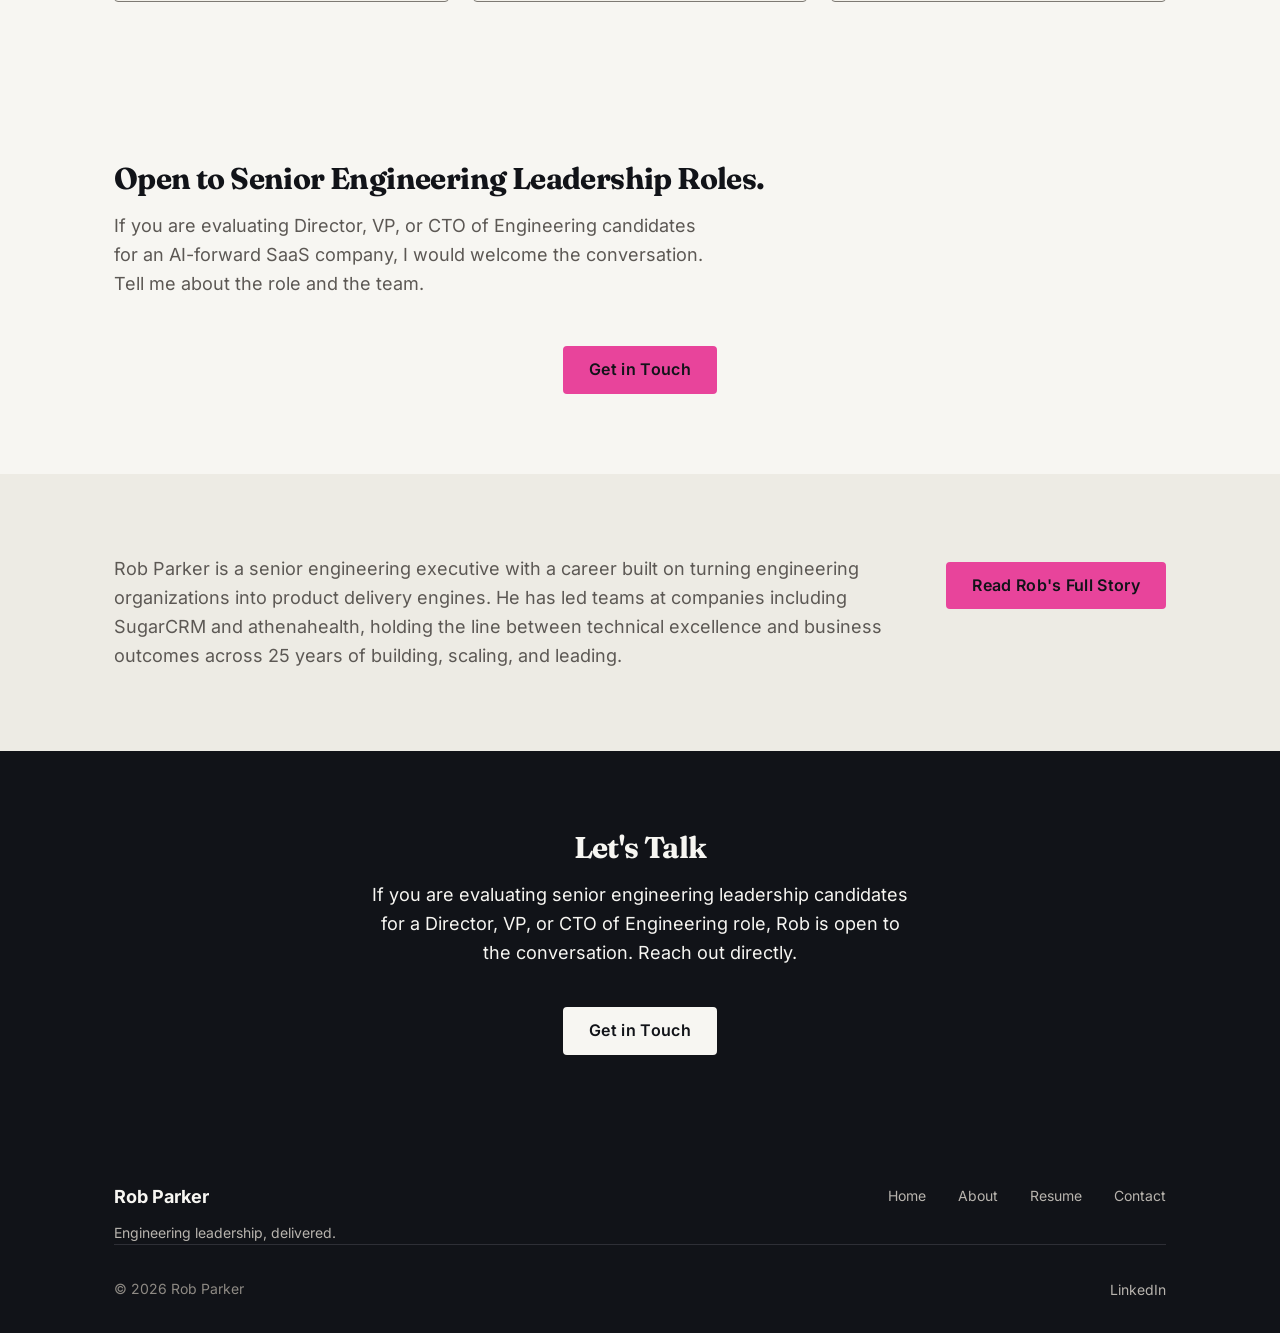
==== commit 9fda6c15: "[SPEC-012] Scope reduction — drop R2 (logo band) Rob's call at QA Gate review on 2026-05-02. R1 (tes" ====
--- a/index.html
+++ b/index.html
@@ -148,26 +148,8 @@
             </div>
         </section>
 
-        <!-- LOGO STRIP — "Where I've Built" -->
-        <section class="section" aria-labelledby="logos-heading">
-            <div class="container">
-                <h2 id="logos-heading" class="section-heading-standalone">Where I&rsquo;ve Built</h2>
-                <!-- WHY: role="list" restores list semantics that Safari/VoiceOver
-                     strip when list-style:none is applied (IG-5) -->
-                <ul class="logos-strip" role="list">
-                    <li><img src="images/logos/sugarcrm.jpg" alt="SugarCRM" width="100" height="100" class="logo-mono" loading="lazy"></li>
-                    <li><img src="images/logos/salesfusion.jpg" alt="Salesfusion" width="100" height="100" class="logo-mono" loading="lazy"></li>
-                    <li><img src="images/logos/athenahealth.jpg" alt="athenahealth" width="100" height="100" class="logo-mono" loading="lazy"></li>
-                    <li><img src="images/logos/m2sys.jpg" alt="M2SYS" width="100" height="100" class="logo-mono" loading="lazy"></li>
-                    <li><img src="images/logos/q-cept.jpg" alt="Q-Cept" width="250" height="100" class="logo-mono" loading="lazy"></li>
-                    <li><img src="images/logos/radiant-systems.jpg" alt="Radiant Systems" width="100" height="100" class="logo-mono" loading="lazy"></li>
-                    <li><img src="images/logos/cisco.jpg" alt="Cisco" width="100" height="100" class="logo-mono" loading="lazy"></li>
-                </ul>
-            </div>
-        </section>
-
         <!-- TESTIMONIALS -->
-        <section class="section section-alt" aria-labelledby="testimonials-heading">
+        <section class="section" aria-labelledby="testimonials-heading">
             <div class="container">
                 <div class="section-header">
                     <h2 id="testimonials-heading">What Former Colleagues Say</h2>
--- a/css/style.css
+++ b/css/style.css
@@ -2374,68 +2374,3 @@
     font-weight: var(--font-weight-semibold);
 }
 
-/* ==========================================================================
-   23. SPEC-012 — LOGO STRIP (Home, cream .section band)
-   WHY: .logo-mono is a SIZING-ONLY placeholder class in SPEC-012 (Option A
-   ships color JPEGs as-is). Future "logo-strip polish" follow-on spec will
-   add monochrome treatment to .logo-mono without changing the markup. CSS
-   filter: grayscale was rejected because the seven JPEG sources have
-   inconsistent baked-in backgrounds (Cisco/SugarCRM/Radiant Systems are dark-fill;
-   athenahealth/M2SYS/Salesfusion are white-fill) — no filter combination
-   produces a unified strip from these sources (IG-11 / SPEC-012 AG-2).
-   ========================================================================== */
-
-.logos-strip {
-    display: flex;
-    flex-wrap: wrap;
-    align-items: center;
-    justify-content: center;
-    gap: var(--space-8) var(--space-10);
-    padding: var(--space-4) 0;
-    list-style: none;
-    margin: 0;
-}
-
-.logos-strip li {
-    display: flex;
-    align-items: center;
-    justify-content: center;
-    flex: 0 0 auto;
-}
-
-.logos-strip img {
-    max-height: 48px;
-    width: auto;
-    object-fit: contain;
-}
-
-.logo-mono {
-    /* Sizing-only — no monochrome treatment in SPEC-012. */
-}
-
-/* Tablet (768px–1023px): row reflows to ~4 per row */
-@media (min-width: 768px) and (max-width: 1023px) {
-    .logos-strip {
-        gap: var(--space-6) var(--space-8);
-    }
-    .logos-strip li {
-        flex-basis: calc(25% - var(--space-8));
-        max-width: 160px;
-    }
-}
-
-/* Desktop (≥1024px): all 7 logos in a single row */
-@media (min-width: 1024px) {
-    .logos-strip {
-        flex-wrap: nowrap;
-        justify-content: space-between;
-        gap: var(--space-8);
-    }
-    .logos-strip li {
-        flex: 1 1 0;
-        max-width: 140px;
-    }
-    .logos-strip img {
-        max-width: 100%;
-    }
-}
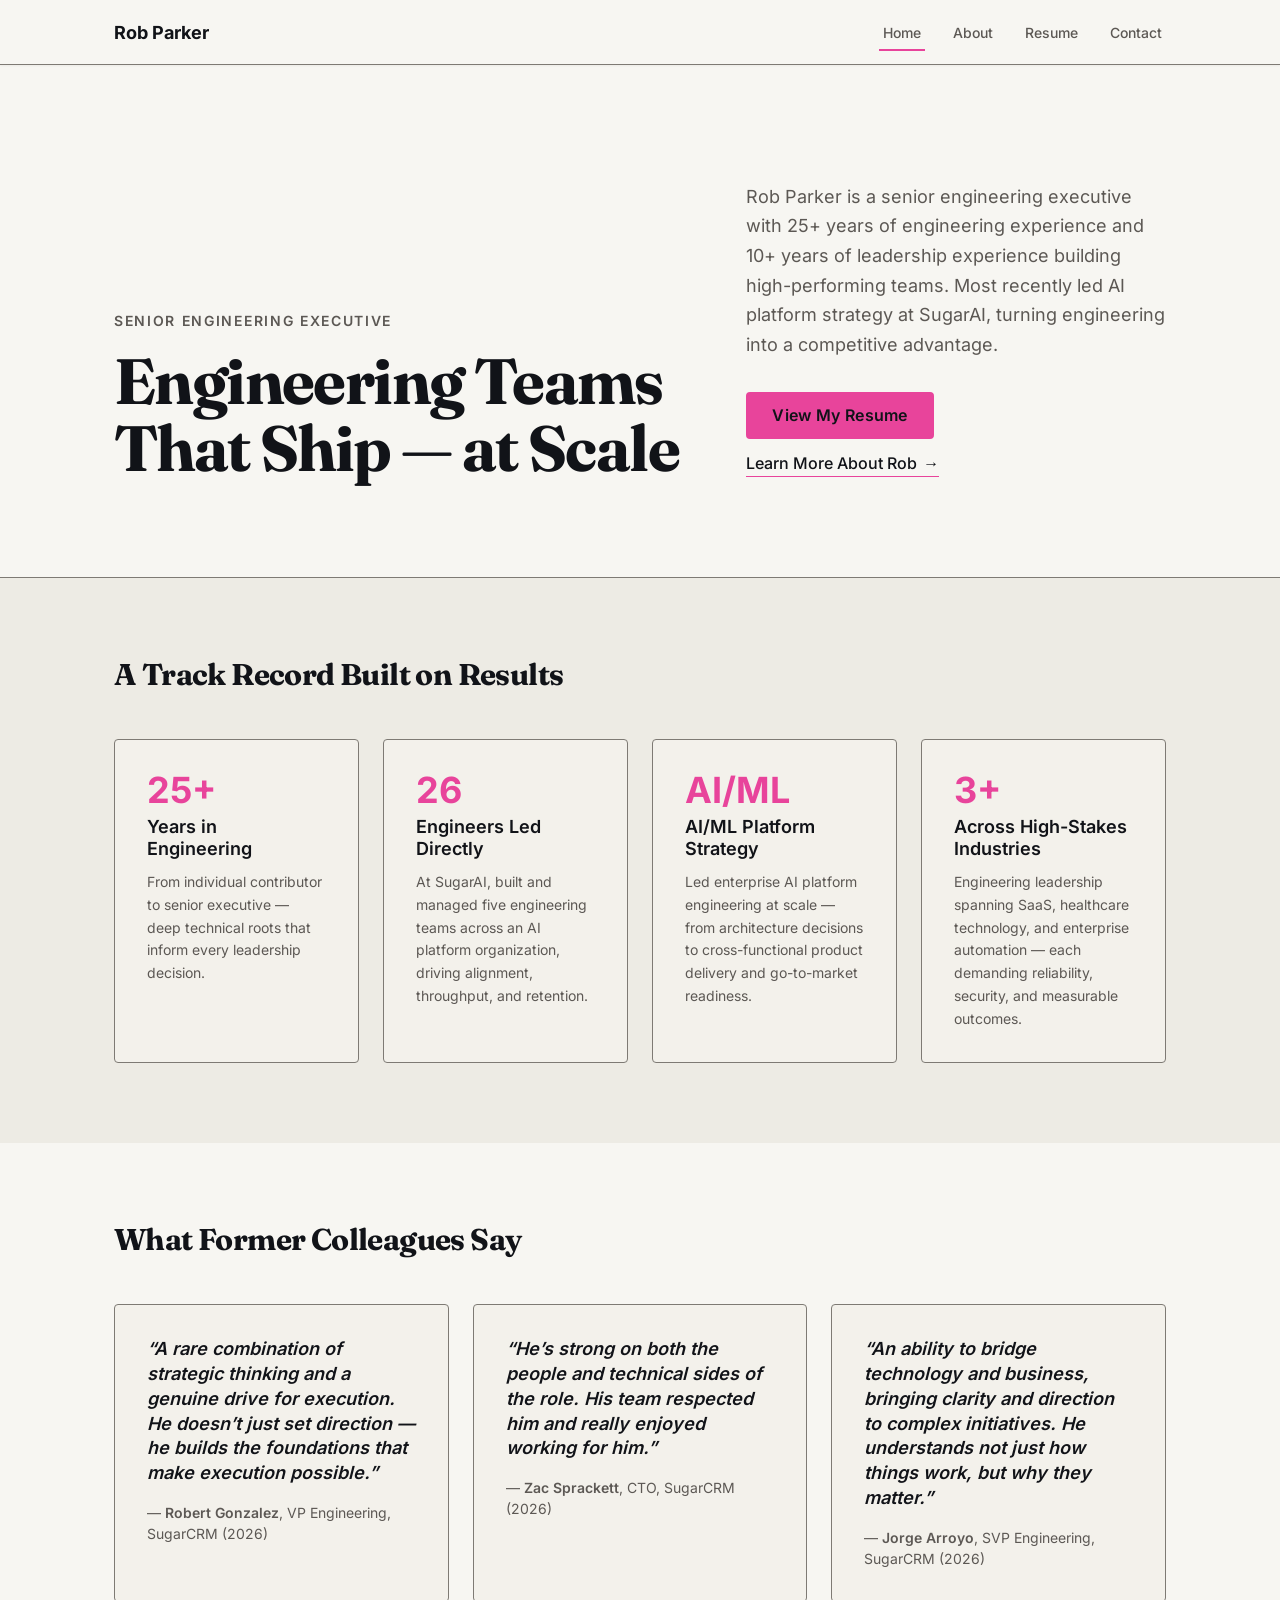
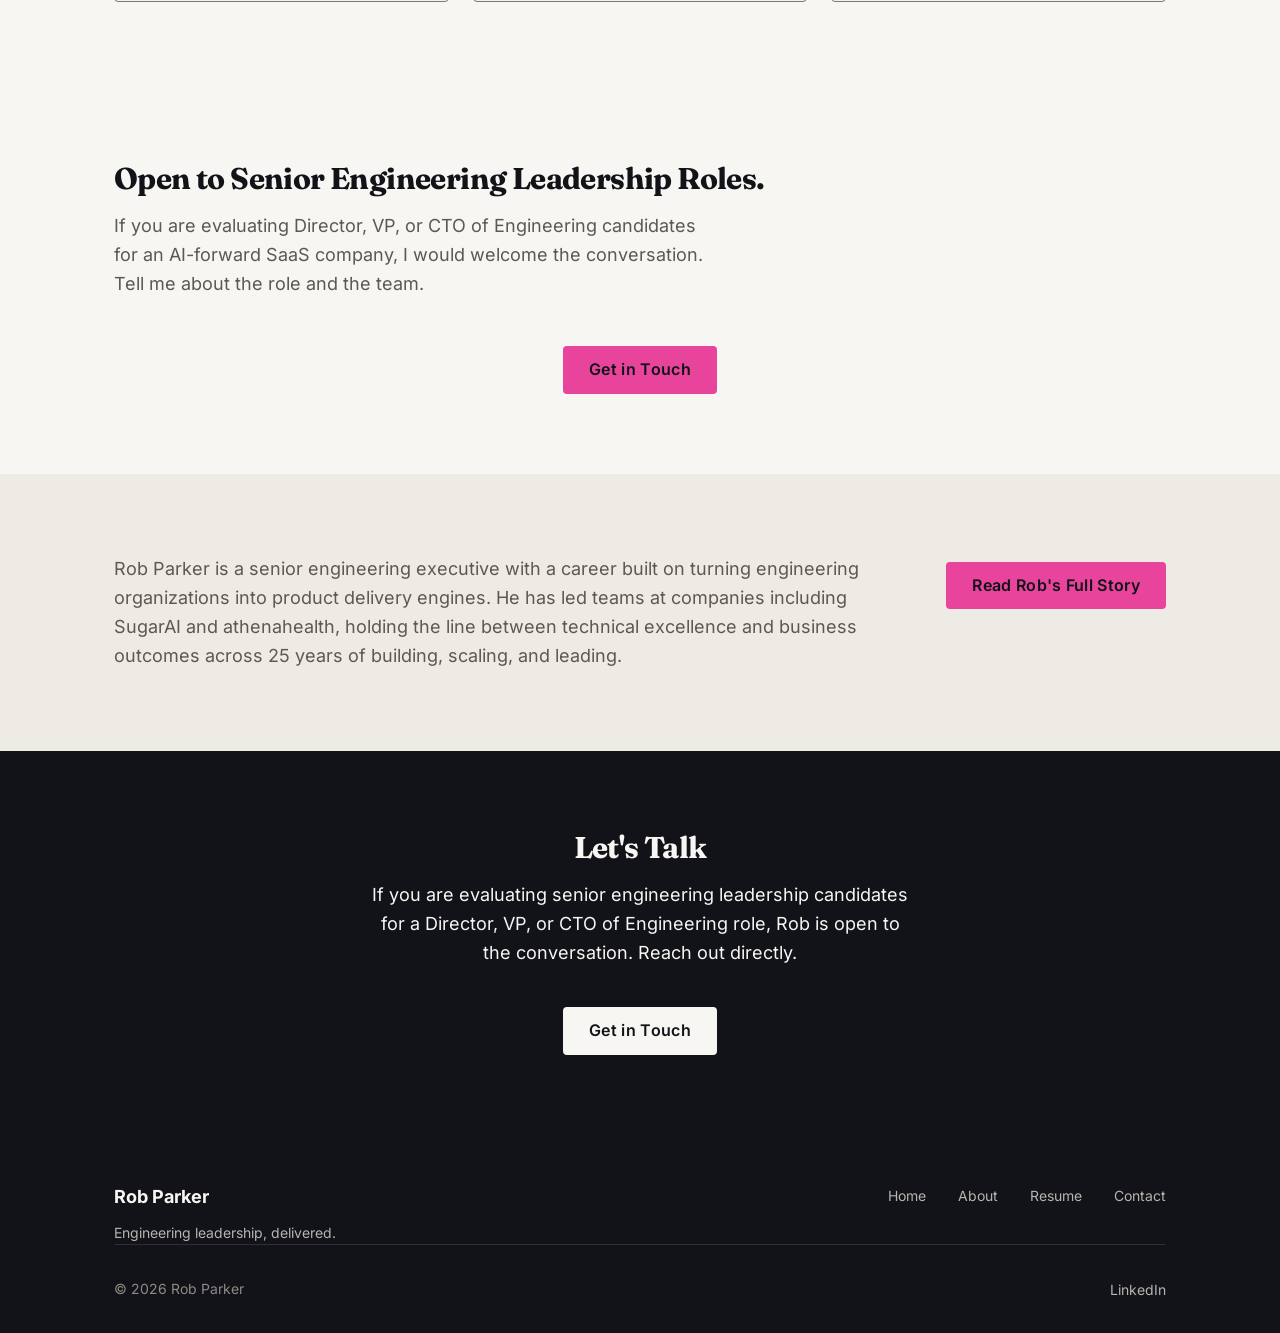
==== commit c328f8a5: "[SPEC-015] R2+R3+R4+R5+R6+R7 — SugarCRM → SugarAI rebrand Updates the public site to reflect SugarCR" ====
--- a/index.html
+++ b/index.html
@@ -5,15 +5,57 @@
     <meta name="viewport" content="width=device-width, initial-scale=1.0">
 
     <!-- SEO -->
-    <title>Rob Parker — Senior Engineering Executive</title>
-    <meta name="description" content="Rob Parker is a senior engineering executive with 25+ years of experience in AI/ML platform strategy, team leadership, and scaling engineering organizations.">
+    <title>Rob Parker — Senior Engineering Executive, AI Platforms, Atlanta</title>
+    <meta name="description" content="Rob Parker is a senior engineering executive in Atlanta with 25+ years scaling AI platforms and high-performing teams. Open to Director, VP, and CTO roles.">
+
+    <!-- WHY (SPEC-013 R8/IG-3): trailing slash on the home canonical is load-bearing —
+         Cloudflare Pages serves both /index.html and / and the canonical declares which is authoritative. -->
+    <link rel="canonical" href="https://www.robcparker.com/">
 
     <!-- Open Graph -->
-    <!-- og:image intentionally omitted — no image assets exist yet (IG-1) -->
     <meta property="og:type" content="website">
     <meta property="og:url" content="https://www.robcparker.com/">
-    <meta property="og:title" content="Rob Parker — Senior Engineering Executive">
-    <meta property="og:description" content="Senior engineering leader with 25+ years of experience. AI/ML platform strategy, team scaling, and engineering leadership across SaaS, healthcare tech, and enterprise software.">
+    <meta property="og:title" content="Rob Parker — Senior Engineering Executive, AI Platforms, Atlanta">
+    <meta property="og:description" content="Rob Parker is a senior engineering executive in Atlanta with 25+ years scaling AI platforms and high-performing teams. Open to Director, VP, and CTO roles.">
+    <!-- WHY (SPEC-013 R3): branded 1200×630 OG card replaces the headshot reuse — squares crop badly as summary_large_image. -->
+    <meta property="og:image" content="https://www.robcparker.com/images/og/og-card.png">
+    <meta property="og:image:width" content="1200">
+    <meta property="og:image:height" content="630">
+    <meta property="og:image:alt" content="Rob Parker — Senior Engineering Executive, AI Platforms, Atlanta — 25+ Years">
+
+    <!-- Twitter Card (SPEC-013 R4) -->
+    <meta name="twitter:card" content="summary_large_image">
+    <meta name="twitter:title" content="Rob Parker — Senior Engineering Executive, AI Platforms, Atlanta">
+    <meta name="twitter:description" content="Rob Parker is a senior engineering executive in Atlanta with 25+ years scaling AI platforms and high-performing teams. Open to Director, VP, and CTO roles.">
+    <meta name="twitter:image" content="https://www.robcparker.com/images/og/og-card.png">
+    <meta name="twitter:image:alt" content="Rob Parker — Senior Engineering Executive, AI Platforms, Atlanta — 25+ Years">
+
+    <!-- WHY (SPEC-013 R5): Person schema disambiguates Rob from other Rob Parkers via sameAs LinkedIn signal.
+         Block is byte-identical across all five pages; Person.url is the homepage canonical (not the per-page URL). -->
+    <script type="application/ld+json">
+    {
+      "@context": "https://schema.org",
+      "@type": "Person",
+      "name": "Rob Parker",
+      "jobTitle": "Senior Engineering Executive",
+      "description": "Senior engineering executive with 25+ years of experience building AI-native platforms and scaling high-performing teams.",
+      "image": "https://www.robcparker.com/images/rob-parker-headshot@2x.jpg",
+      "url": "https://www.robcparker.com/",
+      "address": {
+        "@type": "PostalAddress",
+        "addressLocality": "Atlanta",
+        "addressRegion": "GA",
+        "addressCountry": "US"
+      },
+      "alumniOf": [
+        { "@type": "CollegeOrUniversity", "name": "Georgia Institute of Technology" },
+        { "@type": "CollegeOrUniversity", "name": "Clemson University" }
+      ],
+      "sameAs": [
+        "https://www.linkedin.com/in/robcparker/"
+      ]
+    }
+    </script>
 
     <link rel="icon" href="/favicon.ico" sizes="any">
     <link rel="icon" type="image/svg+xml" href="/favicon.svg">
@@ -87,7 +129,7 @@
                         <p class="hero-subheadline">
                             Rob Parker is a senior engineering executive with 25+ years of engineering
                             experience and 10+ years of leadership experience building high-performing
-                            teams. Most recently led AI platform strategy at SugarCRM, turning engineering
+                            teams. Most recently led AI platform strategy at SugarAI, turning engineering
                             into a competitive advantage.
                         </p>
                         <div class="hero-cta-stack">
@@ -120,7 +162,7 @@
                         <div class="highlight-metric" role="img" aria-label="26 engineers led directly">26</div>
                         <h3 class="highlight-label">Engineers Led Directly</h3>
                         <p class="highlight-desc">
-                            At SugarCRM, built and managed five engineering teams across an AI
+                            At SugarAI, built and managed five engineering teams across an AI
                             platform organization, driving alignment, throughput, and retention.
                         </p>
                     </article>
@@ -197,7 +239,7 @@
                         <p>
                             Rob Parker is a senior engineering executive with a career built on
                             turning engineering organizations into product delivery engines. He
-                            has led teams at companies including SugarCRM and athenahealth, holding
+                            has led teams at companies including SugarAI and athenahealth, holding
                             the line between technical excellence and business outcomes across
                             25 years of building, scaling, and leading.
                         </p>
--- a/css/style.css
+++ b/css/style.css
@@ -1946,7 +1946,8 @@
 }
 
 .form-input,
-.form-textarea {
+.form-textarea,
+.form-select {
     width: 100%;
     padding: var(--space-3) var(--space-4);
     font-size: var(--font-size-base);
@@ -1962,7 +1963,8 @@
 }
 
 .form-input:focus,
-.form-textarea:focus {
+.form-textarea:focus,
+.form-select:focus {
     outline: none;
     border-color: var(--color-magenta);
     box-shadow: 0 0 0 3px rgb(232 68 155 / 0.15);
@@ -1974,9 +1976,19 @@
    WHY (SPEC-008 R3.6 / QA-B1): Magenta is the sole accent and error-signal
    color in the SPEC-008 palette — there is no separate red. */
 .form-input[aria-invalid="true"],
-.form-textarea[aria-invalid="true"] {
+.form-textarea[aria-invalid="true"],
+.form-select[aria-invalid="true"] {
     border-color: var(--color-magenta);
     box-shadow: 0 0 0 3px rgb(232 68 155 / 0.15);
+}
+
+/* WHY (SPEC-014 R5): .form-select inherits .form-input visual treatment above.
+   appearance:auto is declared defensively in case a future reset removes the
+   native dropdown chrome; cursor:pointer matches the affordance of a clickable
+   control. No custom dropdown — native OS dropdown is touch-friendly by default. */
+.form-select {
+    appearance: auto;
+    cursor: pointer;
 }
 
 .form-textarea {
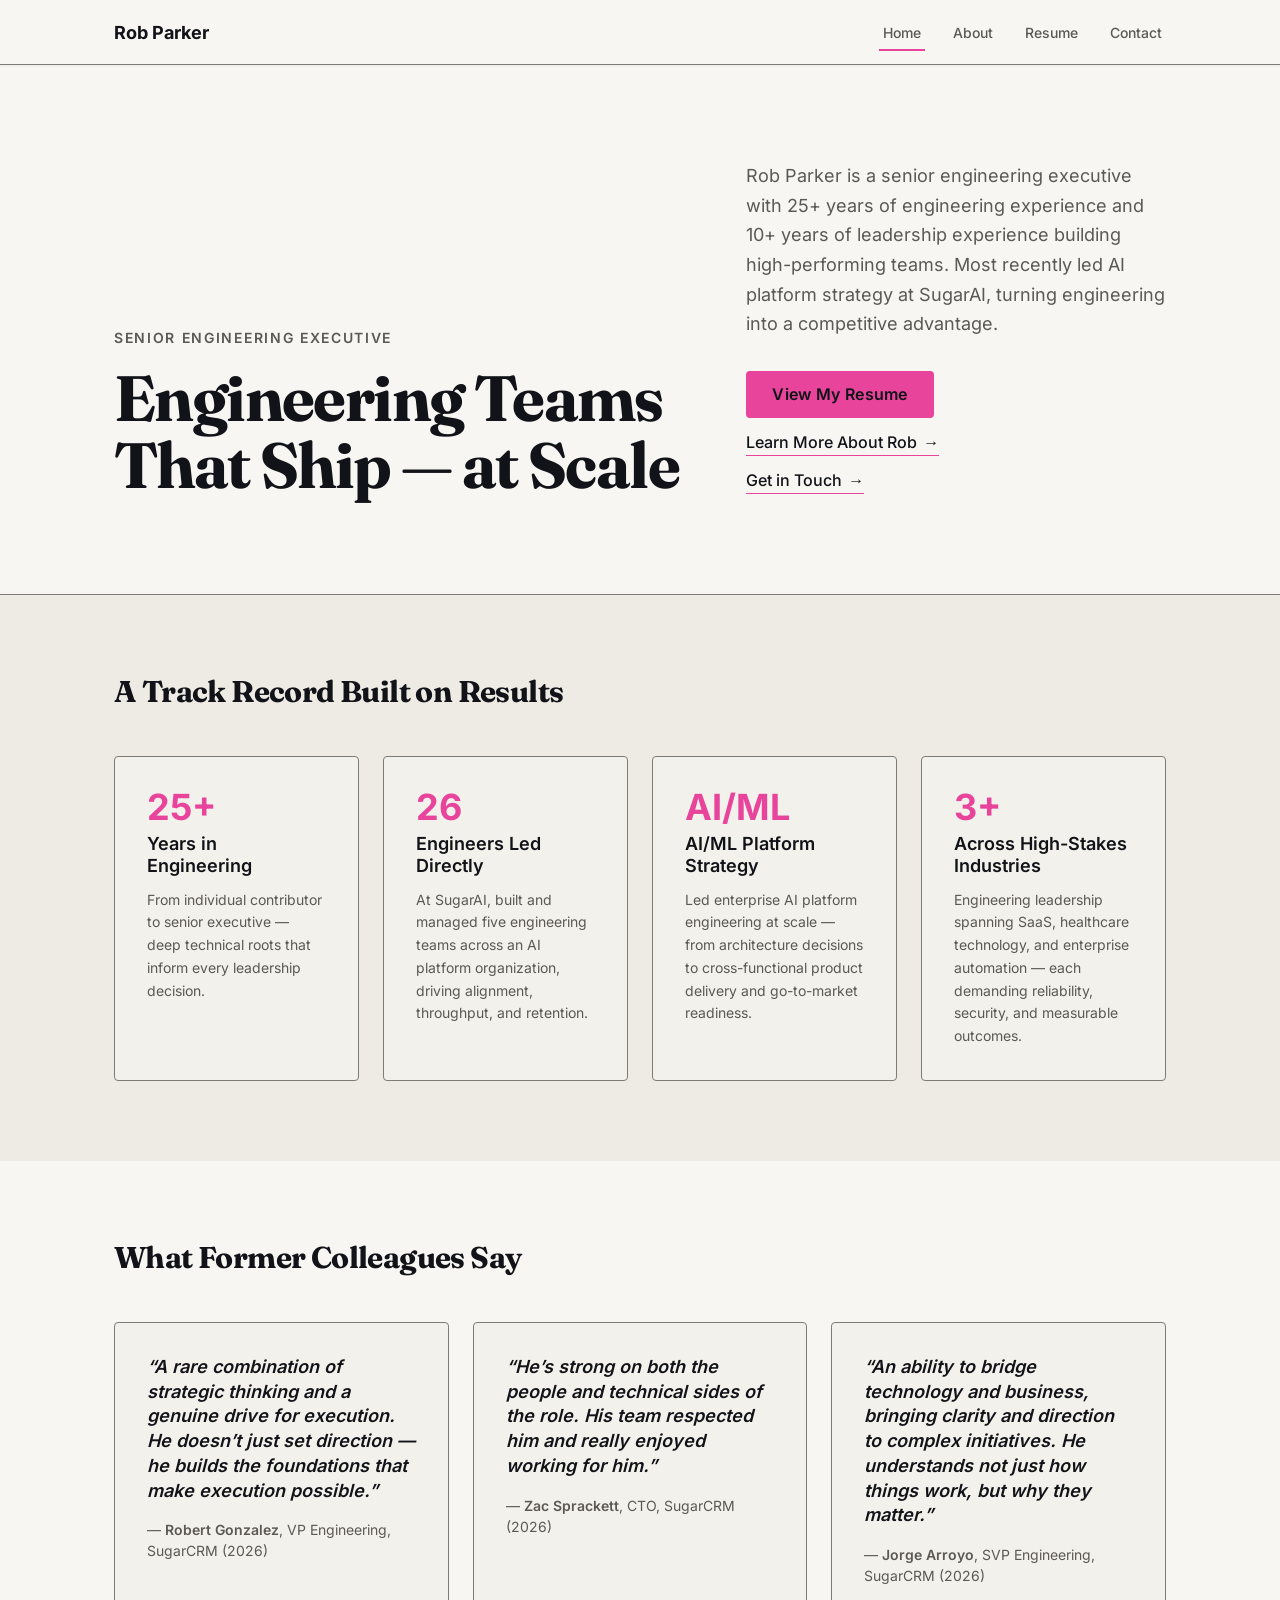
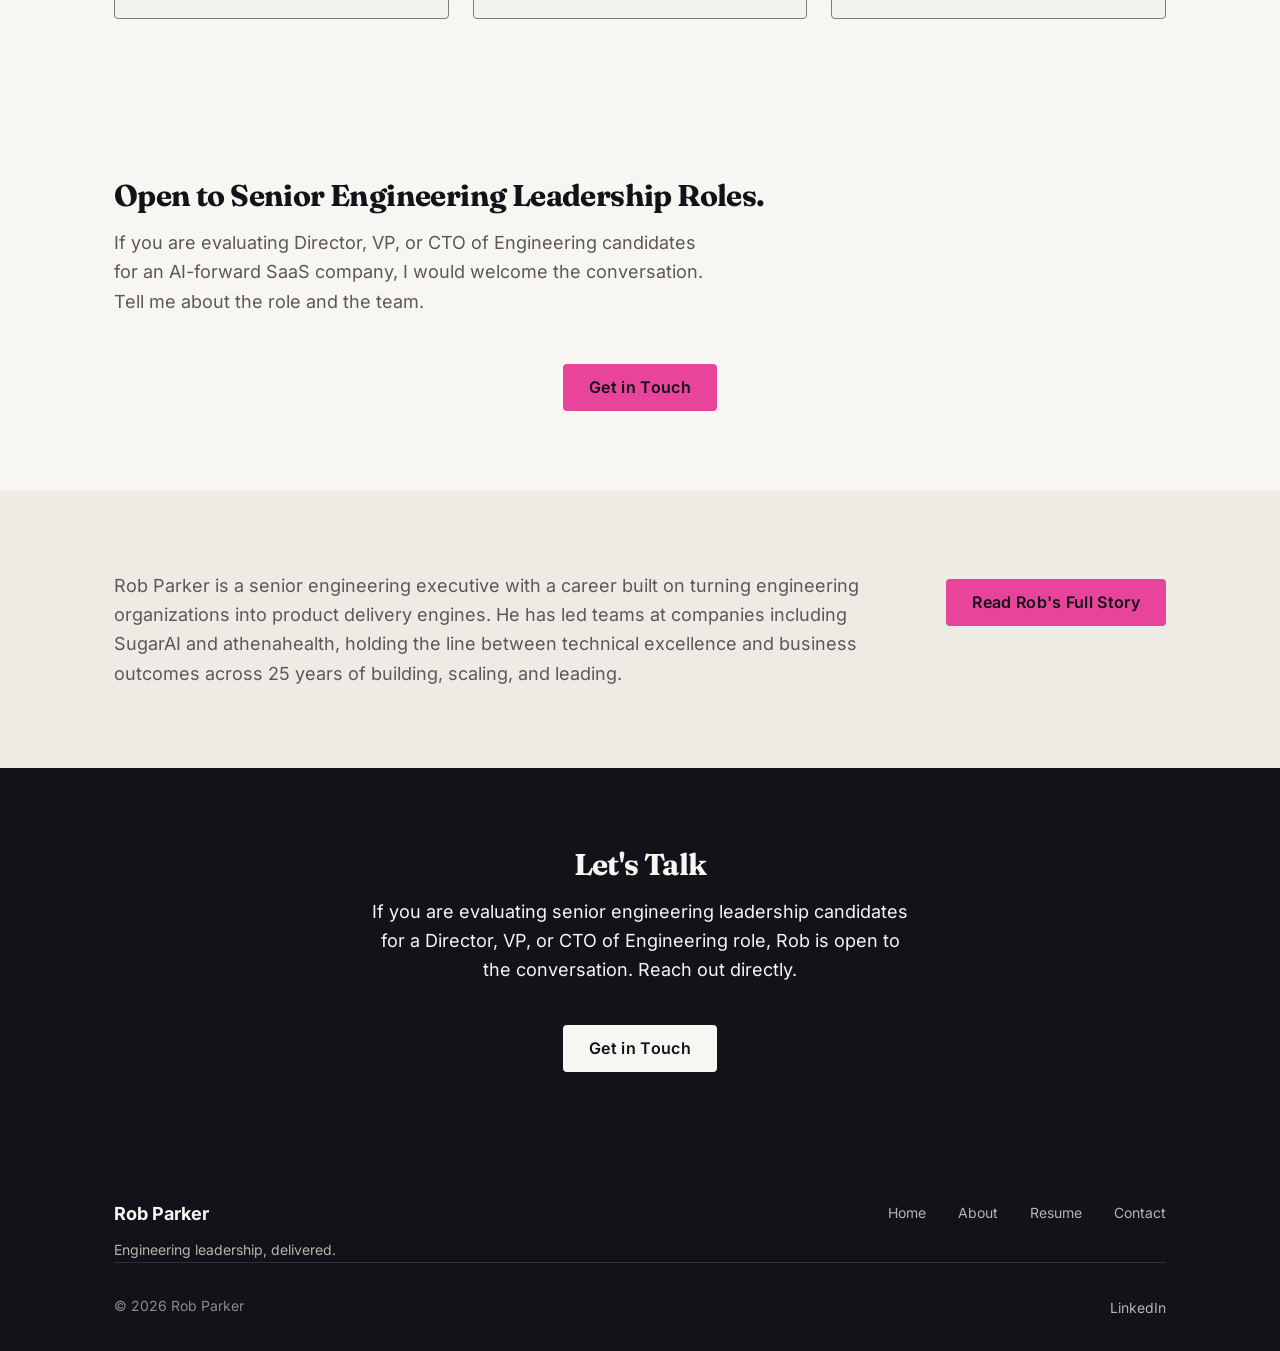
==== commit eadc6cbb: "[SPEC-019] Add tertiary "Get in Touch" hero CTA Promotes backlog item dated 2026-04-25 (sourced from" ====
--- a/index.html
+++ b/index.html
@@ -10,15 +10,15 @@
 
     <!-- WHY (SPEC-013 R8/IG-3): trailing slash on the home canonical is load-bearing —
          Cloudflare Pages serves both /index.html and / and the canonical declares which is authoritative. -->
-    <link rel="canonical" href="https://www.robcparker.com/">
+    <link rel="canonical" href="https://robcparker.com/">
 
     <!-- Open Graph -->
     <meta property="og:type" content="website">
-    <meta property="og:url" content="https://www.robcparker.com/">
+    <meta property="og:url" content="https://robcparker.com/">
     <meta property="og:title" content="Rob Parker — Senior Engineering Executive, AI Platforms, Atlanta">
     <meta property="og:description" content="Rob Parker is a senior engineering executive in Atlanta with 25+ years scaling AI platforms and high-performing teams. Open to Director, VP, and CTO roles.">
     <!-- WHY (SPEC-013 R3): branded 1200×630 OG card replaces the headshot reuse — squares crop badly as summary_large_image. -->
-    <meta property="og:image" content="https://www.robcparker.com/images/og/og-card.png">
+    <meta property="og:image" content="https://robcparker.com/images/og/og-card.png">
     <meta property="og:image:width" content="1200">
     <meta property="og:image:height" content="630">
     <meta property="og:image:alt" content="Rob Parker — Senior Engineering Executive, AI Platforms, Atlanta — 25+ Years">
@@ -27,7 +27,7 @@
     <meta name="twitter:card" content="summary_large_image">
     <meta name="twitter:title" content="Rob Parker — Senior Engineering Executive, AI Platforms, Atlanta">
     <meta name="twitter:description" content="Rob Parker is a senior engineering executive in Atlanta with 25+ years scaling AI platforms and high-performing teams. Open to Director, VP, and CTO roles.">
-    <meta name="twitter:image" content="https://www.robcparker.com/images/og/og-card.png">
+    <meta name="twitter:image" content="https://robcparker.com/images/og/og-card.png">
     <meta name="twitter:image:alt" content="Rob Parker — Senior Engineering Executive, AI Platforms, Atlanta — 25+ Years">
 
     <!-- WHY (SPEC-013 R5): Person schema disambiguates Rob from other Rob Parkers via sameAs LinkedIn signal.
@@ -39,8 +39,8 @@
       "name": "Rob Parker",
       "jobTitle": "Senior Engineering Executive",
       "description": "Senior engineering executive with 25+ years of experience building AI-native platforms and scaling high-performing teams.",
-      "image": "https://www.robcparker.com/images/rob-parker-headshot@2x.jpg",
-      "url": "https://www.robcparker.com/",
+      "image": "https://robcparker.com/images/rob-parker-headshot@2x.jpg",
+      "url": "https://robcparker.com/",
       "address": {
         "@type": "PostalAddress",
         "addressLocality": "Atlanta",
@@ -135,6 +135,7 @@
                         <div class="hero-cta-stack">
                             <a href="resume.html" class="btn btn-primary">View My Resume</a>
                             <a href="about.html" class="btn-textlink">Learn More About Rob <span class="arrow" aria-hidden="true">→</span></a>
+                            <a href="contact.html" class="btn-textlink">Get in Touch <span class="arrow" aria-hidden="true">→</span></a>
                         </div>
                     </div>
                 </div>
--- a/css/style.css
+++ b/css/style.css
@@ -2386,3 +2386,130 @@
     font-weight: var(--font-weight-semibold);
 }
 
+/* ==========================================================================
+   SPEC-016: Diagram + callout utilities
+   ========================================================================== */
+
+/* Diagram wrapper: allows horizontal scroll on small screens without
+   breaking the page layout. */
+.diagram-wrapper {
+    max-width: 100%;
+    overflow-x: auto;
+    margin: var(--space-12) 0;
+}
+
+.diagram-figure {
+    margin: 0;
+}
+
+.diagram-figure figcaption {
+    margin-top: var(--space-3);
+    font-size: var(--font-size-sm);
+    color: var(--color-text-subtle);
+    text-align: center;
+}
+
+/* Desktop diagram shown by default; mobile variant hidden */
+.diagram-desktop { display: block; }
+.diagram-mobile  { display: none; }
+
+@media (max-width: 768px) {
+    .diagram-desktop { display: none; }
+    .diagram-mobile  { display: block; }
+}
+
+/* Pareto callout — Fraunces display, larger than body, visually distinct.
+   Used between Section 8 paragraphs and the closing CTA on the SDD page. */
+.sdd-pareto-callout {
+    font-family: var(--font-family-display);
+    font-size: var(--font-size-2xl);
+    font-weight: var(--font-weight-semibold);
+    line-height: var(--line-height-snug);
+    color: var(--color-text-primary);
+    letter-spacing: -0.02em;
+    border-left: 4px solid var(--color-magenta);
+    padding: var(--space-6) var(--space-8);
+    margin: var(--space-12) 0;
+}
+
+/* WHY (AG-IG-16): Section 7 card H3s are functional labels, not display headings.
+   Override Fraunces inheritance from h1/h2 rule at style.css:316; force Inter
+   semibold to keep these labels at the same visual register as the card chrome. */
+.highlights-grid .highlight-card h3 {
+    font-family: var(--font-family-base);
+    font-size: var(--font-size-lg);
+    font-weight: var(--font-weight-semibold);
+}
+
+/* WHY: Section 7 has exactly 3 cards. The shared .highlights-grid rule at
+   style.css:1737 sets repeat(4, 1fr) at ≥1024px (used by index.html's 4-card
+   section); without this override, the SDD page renders a phantom empty 4th
+   slot at desktop widths. Scope is page-specific via the #working-experimental-rough
+   section id so index.html keeps its 4-column rhythm. */
+@media (min-width: 1024px) {
+    #working-experimental-rough .highlights-grid {
+        grid-template-columns: repeat(3, 1fr);
+    }
+}
+
+/* SDD page: definition-list term/definition pairs (Sections 5 and 6) */
+.sdd-dl {
+    display: flex;
+    flex-direction: column;
+    gap: var(--space-6);
+    margin: var(--space-8) 0;
+}
+
+.sdd-dl dt {
+    font-size: var(--font-size-base);
+    font-weight: var(--font-weight-semibold);
+    color: var(--color-text-primary);
+    margin-bottom: var(--space-2);
+}
+
+.sdd-dl dd {
+    font-size: var(--font-size-base);
+    line-height: var(--line-height-relaxed);
+    color: var(--text-muted);
+    margin-left: 0;
+}
+
+/* SDD section intro (one-sentence leads above diagrams / tables) */
+.sdd-section-intro {
+    font-size: var(--font-size-lg);
+    line-height: var(--line-height-relaxed);
+    color: var(--text-muted);
+    max-width: 780px;
+    margin-bottom: var(--space-8);
+}
+
+/* SDD pipeline node descriptions — bold term followed by prose */
+.sdd-pipeline-nodes {
+    display: flex;
+    flex-direction: column;
+    gap: var(--space-5);
+    margin-top: var(--space-8);
+}
+
+.sdd-pipeline-nodes p {
+    font-size: var(--font-size-base);
+    line-height: var(--line-height-relaxed);
+    color: var(--text-muted);
+    margin: 0;
+}
+
+/* SDD bullet lists inside highlight cards */
+.sdd-card-list {
+    list-style: disc;
+    padding-left: var(--space-6);
+    display: flex;
+    flex-direction: column;
+    gap: var(--space-4);
+}
+
+.sdd-card-list li {
+    font-size: var(--font-size-sm);
+    line-height: var(--line-height-relaxed);
+    color: var(--text-muted);
+}
+
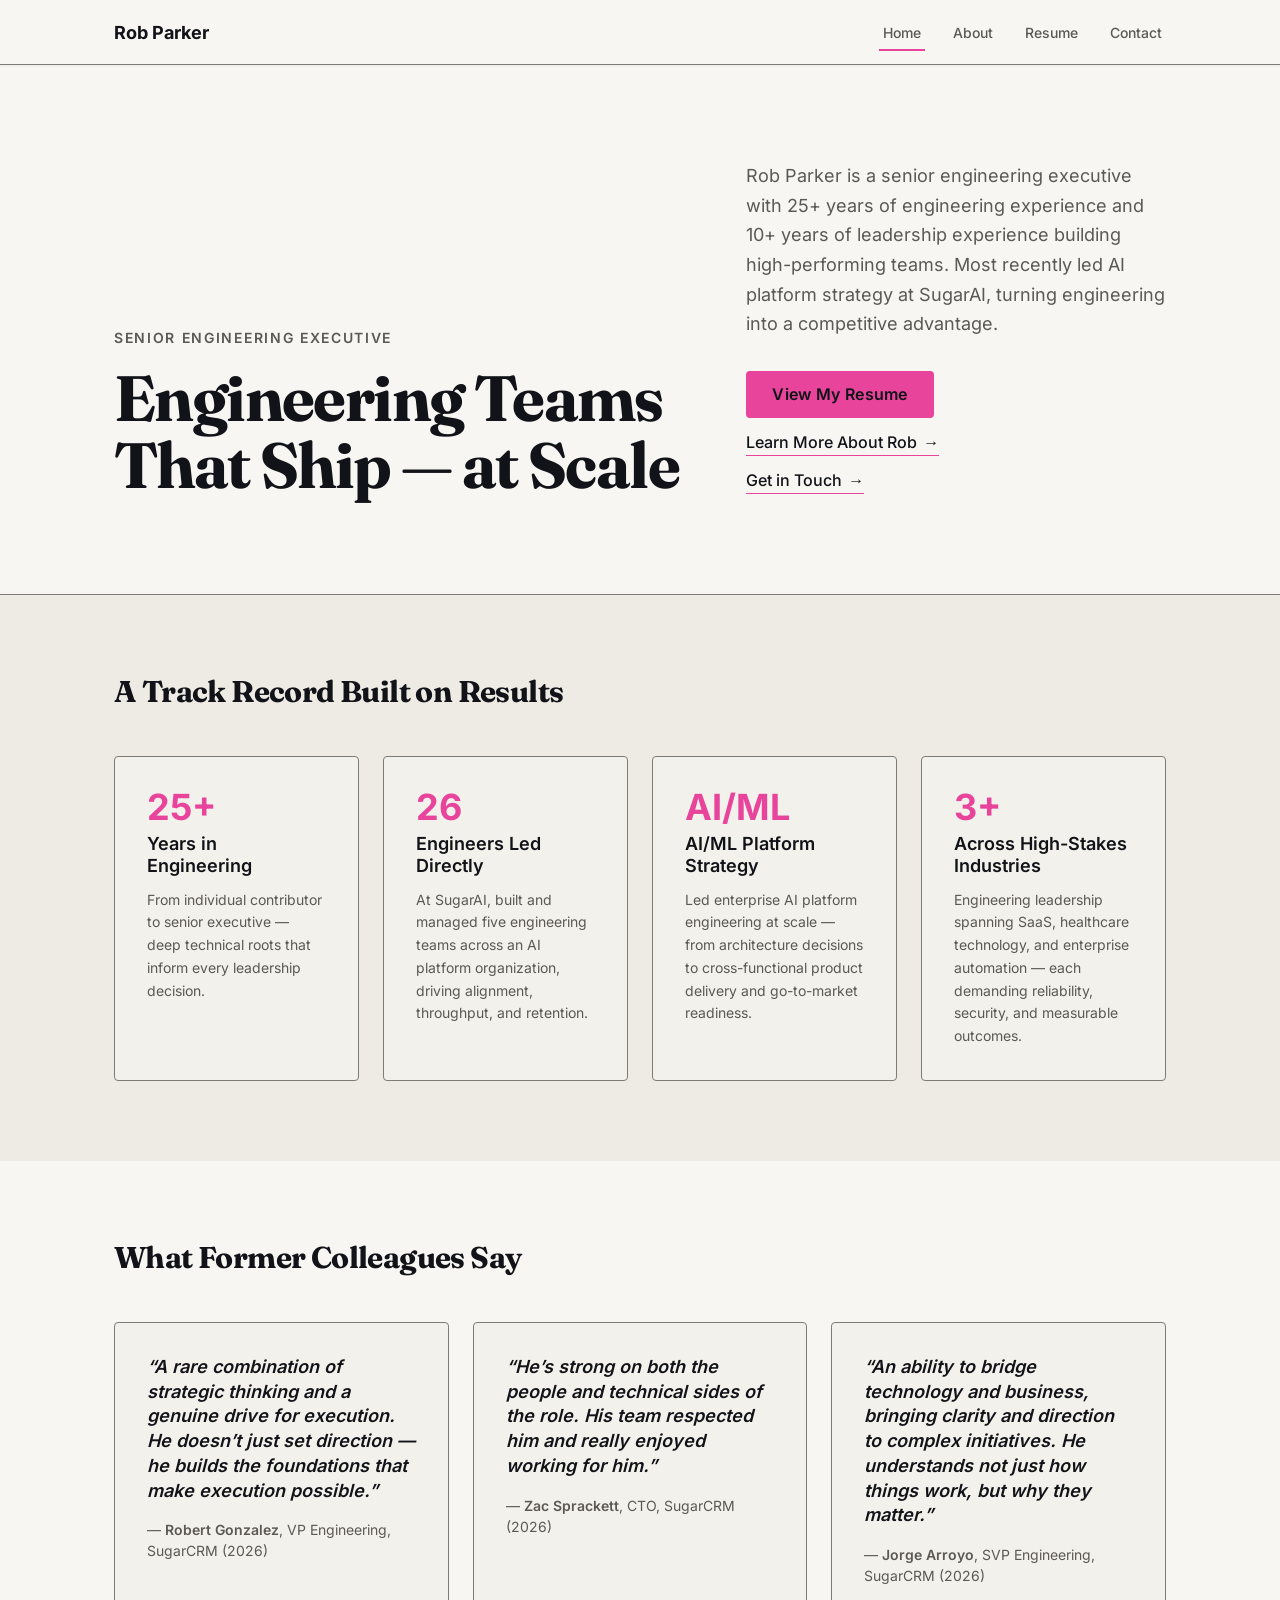
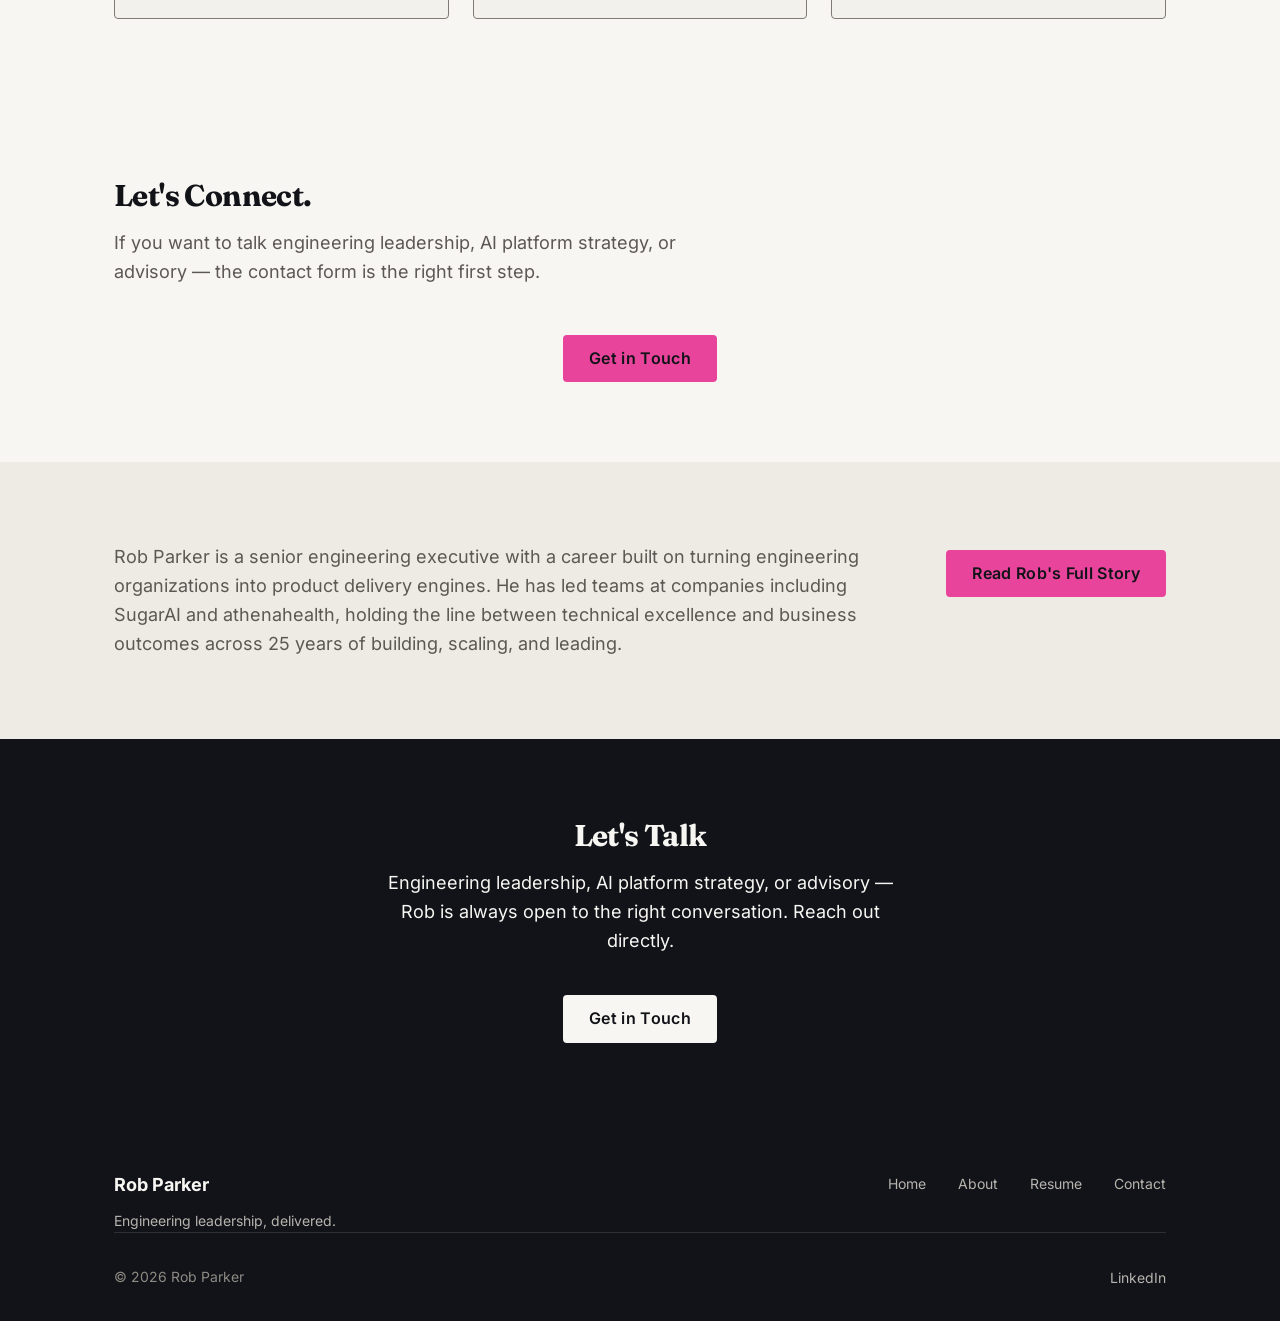
==== commit b9f485e1: "[SPEC-022] Job-market mode off — neutral capability positioning, reversibly Pivot the site away from" ====
--- a/index.html
+++ b/index.html
@@ -6,7 +6,7 @@
 
     <!-- SEO -->
     <title>Rob Parker — Senior Engineering Executive, AI Platforms, Atlanta</title>
-    <meta name="description" content="Rob Parker is a senior engineering executive in Atlanta with 25+ years scaling AI platforms and high-performing teams. Open to Director, VP, and CTO roles.">
+    <meta name="description" content="Rob Parker is a senior engineering executive in Atlanta with 25+ years building AI-native platforms and scaling high-performing engineering teams.">
 
     <!-- WHY (SPEC-013 R8/IG-3): trailing slash on the home canonical is load-bearing —
          Cloudflare Pages serves both /index.html and / and the canonical declares which is authoritative. -->
@@ -16,7 +16,7 @@
     <meta property="og:type" content="website">
     <meta property="og:url" content="https://robcparker.com/">
     <meta property="og:title" content="Rob Parker — Senior Engineering Executive, AI Platforms, Atlanta">
-    <meta property="og:description" content="Rob Parker is a senior engineering executive in Atlanta with 25+ years scaling AI platforms and high-performing teams. Open to Director, VP, and CTO roles.">
+    <meta property="og:description" content="Rob Parker is a senior engineering executive in Atlanta with 25+ years building AI-native platforms and scaling high-performing engineering teams.">
     <!-- WHY (SPEC-013 R3): branded 1200×630 OG card replaces the headshot reuse — squares crop badly as summary_large_image. -->
     <meta property="og:image" content="https://robcparker.com/images/og/og-card.png">
     <meta property="og:image:width" content="1200">
@@ -26,12 +26,12 @@
     <!-- Twitter Card (SPEC-013 R4) -->
     <meta name="twitter:card" content="summary_large_image">
     <meta name="twitter:title" content="Rob Parker — Senior Engineering Executive, AI Platforms, Atlanta">
-    <meta name="twitter:description" content="Rob Parker is a senior engineering executive in Atlanta with 25+ years scaling AI platforms and high-performing teams. Open to Director, VP, and CTO roles.">
+    <meta name="twitter:description" content="Rob Parker is a senior engineering executive in Atlanta with 25+ years building AI-native platforms and scaling high-performing engineering teams.">
     <meta name="twitter:image" content="https://robcparker.com/images/og/og-card.png">
     <meta name="twitter:image:alt" content="Rob Parker — Senior Engineering Executive, AI Platforms, Atlanta — 25+ Years">
 
     <!-- WHY (SPEC-013 R5): Person schema disambiguates Rob from other Rob Parkers via sameAs LinkedIn signal.
-         Block is byte-identical across all five pages; Person.url is the homepage canonical (not the per-page URL). -->
+         Block is byte-identical across all six pages (LinkedIn + GitHub signals); Person.url is the homepage canonical (not the per-page URL). -->
     <script type="application/ld+json">
     {
       "@context": "https://schema.org",
@@ -52,7 +52,8 @@
         { "@type": "CollegeOrUniversity", "name": "Clemson University" }
       ],
       "sameAs": [
-        "https://www.linkedin.com/in/robcparker/"
+        "https://www.linkedin.com/in/robcparker/",
+        "https://github.com/wizzbiff"
       ]
     }
     </script>
@@ -218,12 +219,12 @@
             </div>
         </section>
 
-        <!-- FULL-TIME ROLE CTA — replaces the deleted "How Rob Engages" section -->
+        <!-- CONTACT CTA -->
         <section class="section" aria-labelledby="ft-cta-heading">
             <div class="container">
                 <div class="section-header">
-                    <h2 id="ft-cta-heading">Open to Senior Engineering Leadership Roles.</h2>
-                    <p>If you are evaluating Director, VP, or CTO of Engineering candidates for an AI-forward SaaS company, I would welcome the conversation. Tell me about the role and the team.</p>
+                    <h2 id="ft-cta-heading">Let's Connect.</h2>
+                    <p>If you want to talk engineering leadership, AI platform strategy, or advisory — the contact form is the right first step.</p>
                 </div>
                 <div class="cta-actions">
                     <a href="contact.html" class="btn btn-primary">Get in Touch</a>
@@ -257,9 +258,8 @@
             <div class="container">
                 <h2 id="cta-heading">Let's Talk</h2>
                 <p>
-                    If you are evaluating senior engineering leadership candidates for a
-                    Director, VP, or CTO of Engineering role, Rob is open to the conversation.
-                    Reach out directly.
+                    Engineering leadership, AI platform strategy, or advisory — Rob is
+                    always open to the right conversation. Reach out directly.
                 </p>
                 <a href="contact.html" class="btn btn-white">Get in Touch</a>
             </div>
